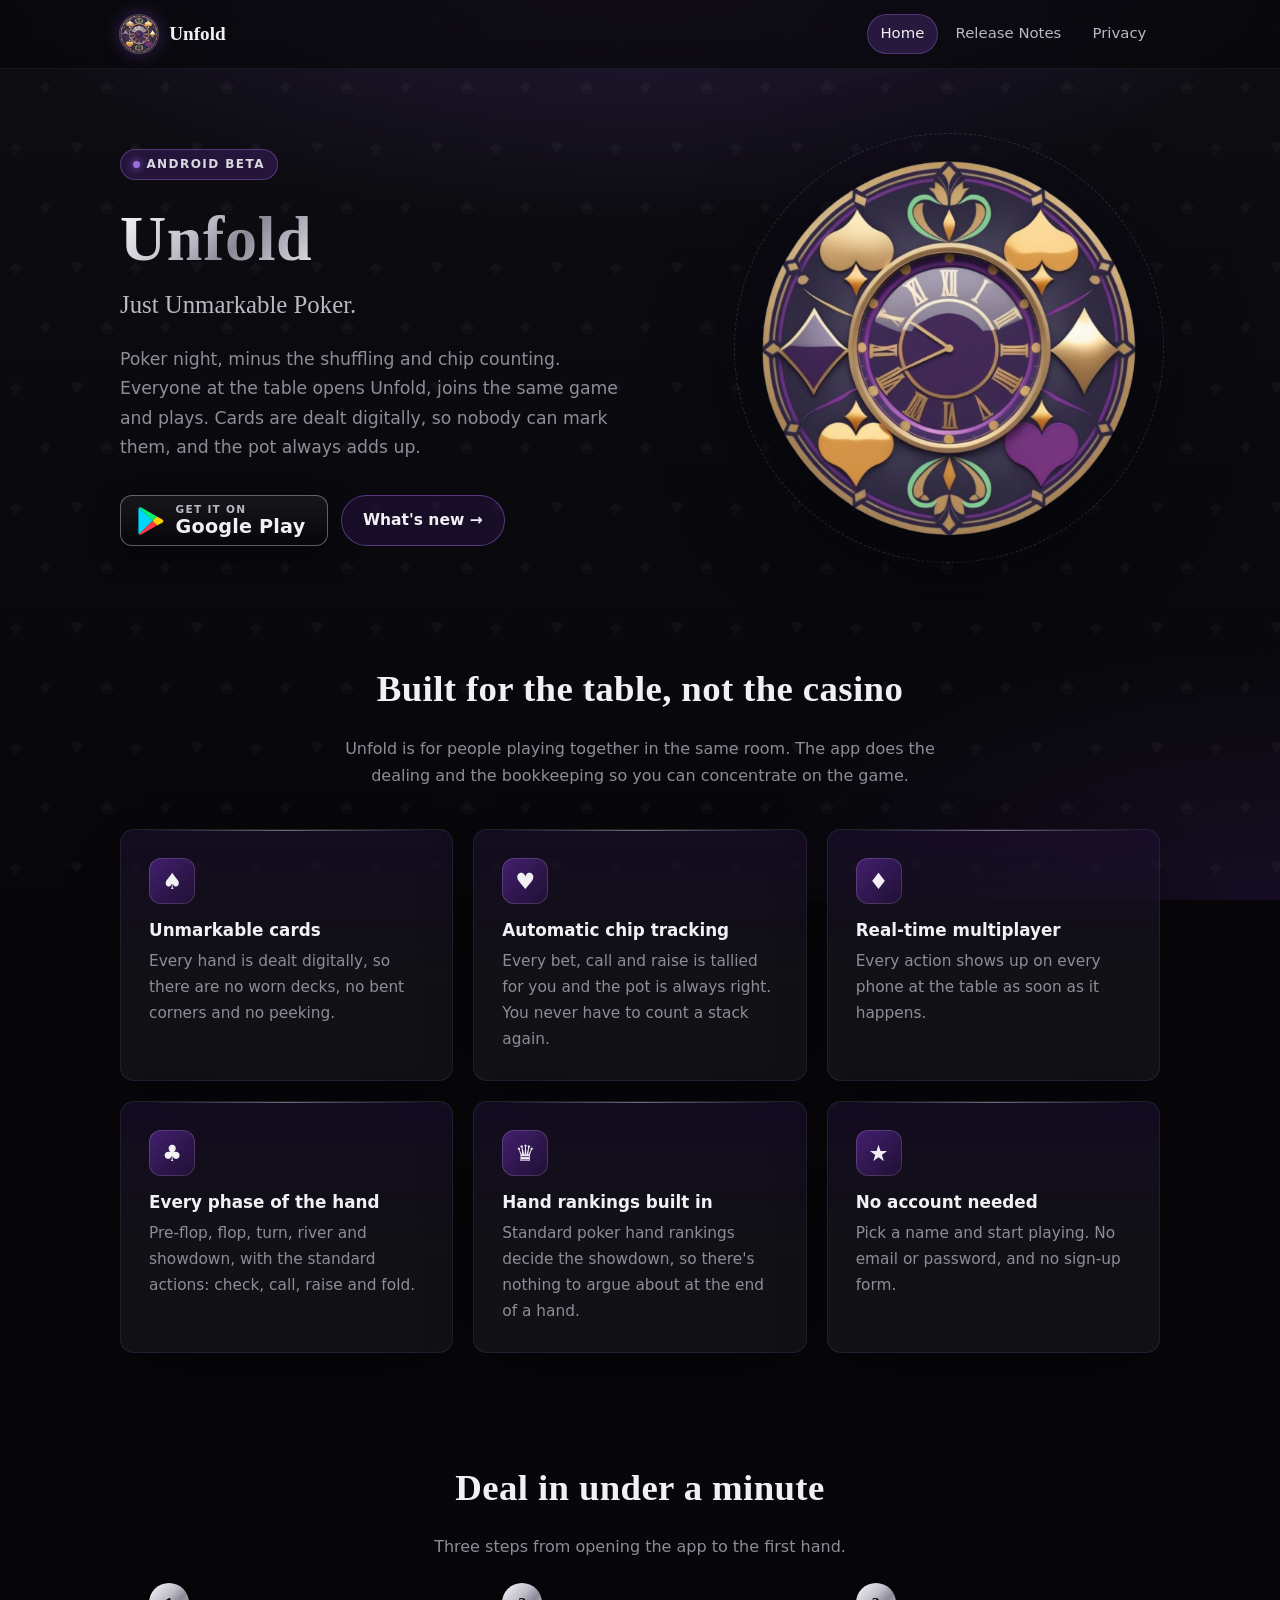
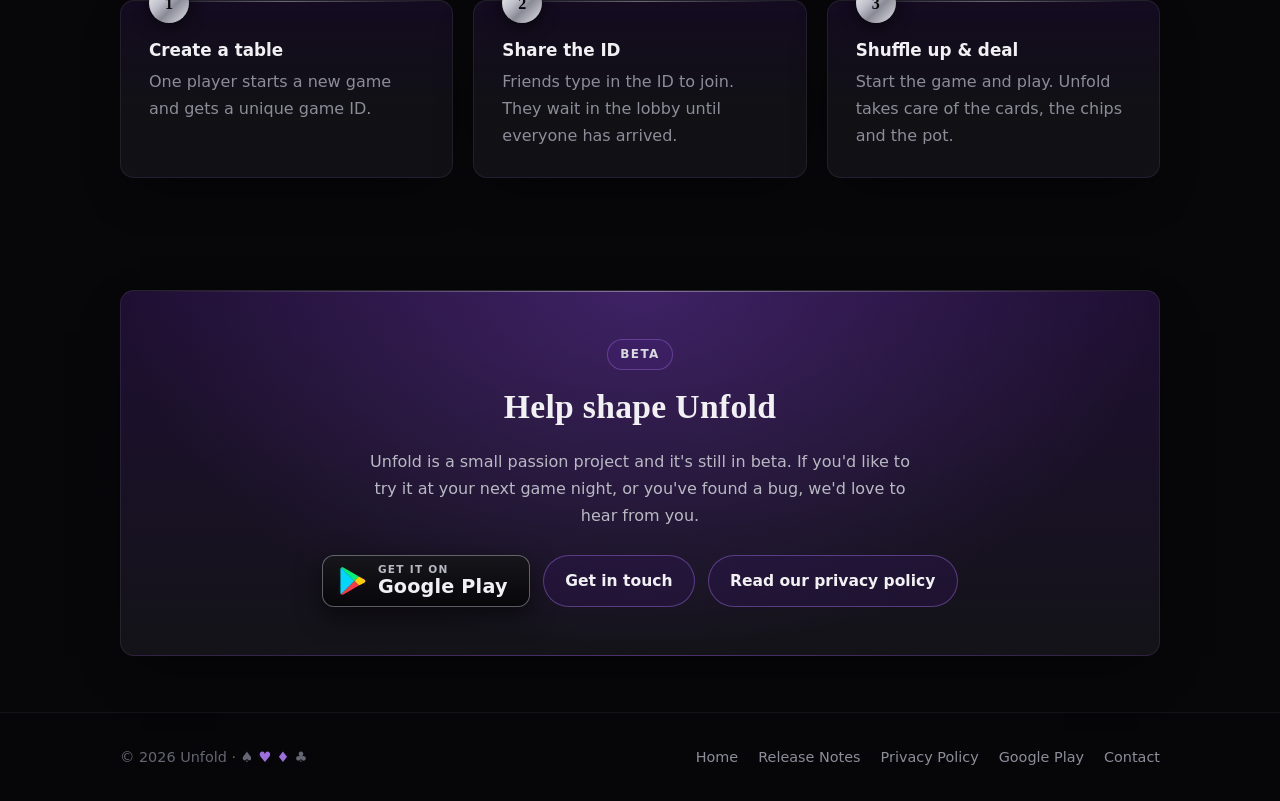
==== index.html @ df1b3077 "refurbish: add index.html and change style and domain" ====
<!DOCTYPE html>
<html lang="en">
<head>
    <meta charset="UTF-8">
    <meta name="viewport" content="width=device-width, initial-scale=1.0">
    <title>Unfold: Just Unmarkable Poker</title>
    <meta name="description" content="Unfold is an Android poker app for live games with friends. Create a table, share the game ID and play: cards, chips, pots and hand rankings are all handled for you. Now in beta.">
    <meta name="theme-color" content="#07070a">
    <link rel="canonical" href="https://www.pokernow.live/">
    <link rel="icon" type="image/png" href="pokernow_logo.png">
    <link rel="apple-touch-icon" href="pokernow_logo.png">
    <meta property="og:type" content="website">
    <meta property="og:title" content="Unfold: Just Unmarkable Poker">
    <meta property="og:description" content="Poker night on your phone. Create a table, share the game ID and play: no physical cards, no chip counting.">
    <meta property="og:url" content="https://www.pokernow.live/">
    <meta property="og:image" content="https://www.pokernow.live/pokernow_logo.png">
    <link rel="stylesheet" href="assets/css/style.css">
</head>
<body>
    <a class="skip-link" href="#main">Skip to content</a>

    <header class="site-header">
        <div class="container">
            <a class="brand" href="index.html">
                <img src="pokernow_logo.png" alt="" width="38" height="38">
                Unfold
            </a>
            <nav aria-label="Main">
                <ul class="nav">
                    <li><a href="index.html" aria-current="page">Home</a></li>
                    <li><a href="release-notes.html">Release Notes</a></li>
                    <li><a href="privacy-policy.html">Privacy</a></li>
                </ul>
            </nav>
        </div>
    </header>

    <main id="main">
        <section class="hero">
            <div class="container">
                <div>
                    <span class="badge">Android Beta</span>
                    <h1><span class="silver-text">Unfold</span></h1>
                    <p class="tagline">Just Unmarkable Poker.</p>
                    <p class="lead">
                        Poker night, minus the shuffling and chip counting. Everyone at the table opens
                        Unfold, joins the same game and plays. Cards are dealt digitally, so nobody can
                        mark them, and the pot always adds up.
                    </p>
                    <div class="hero-actions">
                        <a class="btn btn-play" href="https://play.google.com/store/apps/details?id=com.sevendeuce.pokernow&amp;hl=en" aria-label="Get Unfold on Google Play">
                            <svg viewBox="0 0 28 30" aria-hidden="true"><path fill="#00f076" d="M20.4 10.2 3.6.5C2.6-.1 1.7 0 1.2.6L15.6 15z"/><path fill="#00d7fe" d="M1.2.6 15.6 15 1.2 29.4c-.4-.3-.7-.9-.7-1.6V2.2c0-.7.3-1.3.7-1.6z"/><path fill="#ffce00" d="M20.4 19.8 15.6 15l4.8-4.8 5.8 3.3c1.6.9 1.6 2.4 0 3.3z"/><path fill="#ff3a44" d="M20.4 19.8 15.6 15 1.2 29.4c.5.6 1.4.6 2.4.1z"/></svg>
                            <div><small>Get it on</small><span>Google Play</span></div>
                        </a>
                        <a class="btn btn-ghost" href="release-notes.html">What's new &rarr;</a>
                    </div>
                </div>
                <div class="hero-art">
                    <img src="pokernow_logo.png" alt="Unfold logo" width="380" height="380">
                </div>
            </div>
        </section>

        <section class="section">
            <div class="container">
                <div class="section-head">
                    <h2>Built for the table, not the casino</h2>
                    <p>Unfold is for people playing together in the same room. The app does the dealing and the bookkeeping so you can concentrate on the game.</p>
                </div>
                <div class="grid grid-3">
                    <article class="card feature">
                        <div class="suit" aria-hidden="true">&spades;</div>
                        <h3>Unmarkable cards</h3>
                        <p>Every hand is dealt digitally, so there are no worn decks, no bent corners and no peeking.</p>
                    </article>
                    <article class="card feature">
                        <div class="suit" aria-hidden="true">&hearts;</div>
                        <h3>Automatic chip tracking</h3>
                        <p>Every bet, call and raise is tallied for you and the pot is always right. You never have to count a stack again.</p>
                    </article>
                    <article class="card feature">
                        <div class="suit" aria-hidden="true">&diams;</div>
                        <h3>Real-time multiplayer</h3>
                        <p>Every action shows up on every phone at the table as soon as it happens.</p>
                    </article>
                    <article class="card feature">
                        <div class="suit" aria-hidden="true">&clubs;</div>
                        <h3>Every phase of the hand</h3>
                        <p>Pre-flop, flop, turn, river and showdown, with the standard actions: check, call, raise and fold.</p>
                    </article>
                    <article class="card feature">
                        <div class="suit" aria-hidden="true">&#9819;</div>
                        <h3>Hand rankings built in</h3>
                        <p>Standard poker hand rankings decide the showdown, so there's nothing to argue about at the end of a hand.</p>
                    </article>
                    <article class="card feature">
                        <div class="suit" aria-hidden="true">&#9733;</div>
                        <h3>No account needed</h3>
                        <p>Pick a name and start playing. No email or password, and no sign-up form.</p>
                    </article>
                </div>
            </div>
        </section>

        <section class="section">
            <div class="container">
                <div class="section-head">
                    <h2>Deal in under a minute</h2>
                    <p>Three steps from opening the app to the first hand.</p>
                </div>
                <div class="grid grid-3 steps">
                    <article class="card step">
                        <h3>Create a table</h3>
                        <p>One player starts a new game and gets a unique game ID.</p>
                    </article>
                    <article class="card step">
                        <h3>Share the ID</h3>
                        <p>Friends type in the ID to join. They wait in the lobby until everyone has arrived.</p>
                    </article>
                    <article class="card step">
                        <h3>Shuffle up &amp; deal</h3>
                        <p>Start the game and play. Unfold takes care of the cards, the chips and the pot.</p>
                    </article>
                </div>
            </div>
        </section>

        <section class="section">
            <div class="container">
                <div class="card cta">
                    <span class="badge plain">Beta</span>
                    <h2 style="margin-top: 1rem;">Help shape Unfold</h2>
                    <p>Unfold is a small passion project and it's still in beta. If you'd like to try it at your next game night, or you've found a bug, we'd love to hear from you.</p>
                    <div class="hero-actions">
                        <a class="btn btn-play" href="https://play.google.com/store/apps/details?id=com.sevendeuce.pokernow&amp;hl=en" aria-label="Get Unfold on Google Play">
                            <svg viewBox="0 0 28 30" aria-hidden="true"><path fill="#00f076" d="M20.4 10.2 3.6.5C2.6-.1 1.7 0 1.2.6L15.6 15z"/><path fill="#00d7fe" d="M1.2.6 15.6 15 1.2 29.4c-.4-.3-.7-.9-.7-1.6V2.2c0-.7.3-1.3.7-1.6z"/><path fill="#ffce00" d="M20.4 19.8 15.6 15l4.8-4.8 5.8 3.3c1.6.9 1.6 2.4 0 3.3z"/><path fill="#ff3a44" d="M20.4 19.8 15.6 15 1.2 29.4c.5.6 1.4.6 2.4.1z"/></svg>
                            <div><small>Get it on</small><span>Google Play</span></div>
                        </a>
                        <a class="btn btn-ghost" href="mailto:support@offsuitlabs.com">Get in touch</a>
                        <a class="btn btn-ghost" href="privacy-policy.html">Read our privacy policy</a>
                    </div>
                </div>
            </div>
        </section>
    </main>

    <footer class="site-footer">
        <div class="container">
            <span>&copy; 2026 Unfold &middot; <span class="suits">&spades;<span class="red">&hearts;</span><span class="red">&diams;</span>&clubs;</span></span>
            <nav aria-label="Footer">
                <a href="index.html">Home</a>
                <a href="release-notes.html">Release Notes</a>
                <a href="privacy-policy.html">Privacy Policy</a>
                <a href="https://play.google.com/store/apps/details?id=com.sevendeuce.pokernow&amp;hl=en">Google Play</a>
                <a href="mailto:support@offsuitlabs.com">Contact</a>
            </nav>
        </div>
    </footer>
</body>
</html>
---- assets/css/style.css ----
/* Unfold — Just Unmarkable Poker
   Palette: black / dark grey / dark purple / silver */

:root {
    --black: #07070a;
    --ink: #0d0d12;
    --grey-900: #131318;
    --grey-800: #1a1a21;
    --grey-700: #24242d;
    --grey-600: #33333e;
    --purple-950: #150a22;
    --purple-900: #1f0f33;
    --purple-800: #2d1650;
    --purple-700: #43206f;
    --purple-500: #7a45c2;
    --purple-400: #9d6ee0;
    --silver-100: #f1f1f4;
    --silver-200: #d9d9e0;
    --silver-300: #b9b9c4;
    --silver-400: #8d8d9a;
    --silver-500: #666673;

    --radius: 14px;
    --radius-sm: 8px;
    --maxw: 1080px;
    --font: system-ui, -apple-system, "Segoe UI", Roboto, "Helvetica Neue", Arial, sans-serif;
    --font-display: "Iowan Old Style", "Palatino Linotype", Palatino, "Book Antiqua", Georgia, serif;
    --silver-gradient: linear-gradient(135deg, #fafafc 0%, #bfbfca 40%, #8a8a97 60%, #e4e4ea 100%);
}

*,
*::before,
*::after {
    box-sizing: border-box;
}

html {
    scroll-behavior: smooth;
    scroll-padding-top: 88px;
}

body {
    margin: 0;
    font-family: var(--font);
    font-size: 16px;
    line-height: 1.7;
    color: var(--silver-200);
    background-color: var(--black);
    background-image:
        radial-gradient(ellipse 80% 50% at 50% -10%, rgba(122, 69, 194, 0.28), transparent 70%),
        radial-gradient(ellipse 60% 40% at 100% 100%, rgba(67, 32, 111, 0.25), transparent 70%),
        linear-gradient(180deg, var(--ink) 0%, var(--black) 100%);
    background-attachment: fixed;
    min-height: 100vh;
    display: flex;
    flex-direction: column;
    -webkit-font-smoothing: antialiased;
}

/* faint suit pattern over the whole page */
body::before {
    content: "";
    position: fixed;
    inset: 0;
    pointer-events: none;
    z-index: -1;
    opacity: 0.035;
    background-image: url("data:image/svg+xml,%3Csvg xmlns='http://www.w3.org/2000/svg' width='120' height='120' viewBox='0 0 120 120'%3E%3Cg fill='%23ffffff' font-family='serif' font-size='22'%3E%3Ctext x='10' y='34'%3E%E2%99%A0%3C/text%3E%3Ctext x='70' y='34'%3E%E2%99%A5%3C/text%3E%3Ctext x='40' y='94'%3E%E2%99%A6%3C/text%3E%3Ctext x='100' y='94'%3E%E2%99%A3%3C/text%3E%3C/g%3E%3C/svg%3E");
}

a {
    color: var(--purple-400);
    text-decoration: none;
    transition: color 0.2s ease;
}

a:hover {
    color: var(--silver-100);
}

:focus-visible {
    outline: 2px solid var(--purple-400);
    outline-offset: 3px;
    border-radius: 4px;
}

h1,
h2,
h3 {
    color: var(--silver-100);
    line-height: 1.25;
    margin: 0 0 0.6em;
}

h1,
h2 {
    font-family: var(--font-display);
    font-weight: 600;
    letter-spacing: 0.01em;
}

p {
    margin: 0 0 1em;
}

strong {
    color: var(--silver-100);
}

.container {
    width: 100%;
    max-width: var(--maxw);
    margin: 0 auto;
    padding: 0 1.25rem;
}

.skip-link {
    position: absolute;
    left: -9999px;
    top: 0.5rem;
    background: var(--purple-700);
    color: var(--silver-100);
    padding: 0.5rem 1rem;
    border-radius: var(--radius-sm);
    z-index: 100;
}

.skip-link:focus {
    left: 0.5rem;
}

/* ---------- Header / nav ---------- */

.site-header {
    position: sticky;
    top: 0;
    z-index: 50;
    background: rgba(7, 7, 10, 0.72);
    backdrop-filter: blur(14px);
    -webkit-backdrop-filter: blur(14px);
    border-bottom: 1px solid rgba(185, 185, 196, 0.08);
}

.site-header .container {
    display: flex;
    align-items: center;
    justify-content: space-between;
    gap: 1rem;
    height: 68px;
}

.brand {
    display: flex;
    align-items: center;
    gap: 0.7rem;
    color: var(--silver-100);
    font-family: var(--font-display);
    font-size: 1.2rem;
    font-weight: 600;
}

.brand img {
    width: 38px;
    height: 38px;
    border-radius: 50%;
    box-shadow: 0 0 0 1px rgba(217, 217, 224, 0.25), 0 0 18px rgba(122, 69, 194, 0.45);
}

.brand:hover {
    color: var(--silver-100);
}

.nav {
    display: flex;
    gap: 0.25rem;
    margin: 0;
    padding: 0;
    list-style: none;
}

.nav a {
    display: block;
    padding: 0.45rem 0.85rem;
    border-radius: 999px;
    color: var(--silver-300);
    font-size: 0.93rem;
}

.nav a:hover {
    color: var(--silver-100);
    background: rgba(122, 69, 194, 0.15);
}

.nav a[aria-current="page"] {
    color: var(--silver-100);
    background: rgba(122, 69, 194, 0.25);
    box-shadow: inset 0 0 0 1px rgba(157, 110, 224, 0.35);
}

/* ---------- Badges / buttons ---------- */

.badge {
    display: inline-flex;
    align-items: center;
    gap: 0.4rem;
    padding: 0.25rem 0.75rem;
    border-radius: 999px;
    font-size: 0.75rem;
    font-weight: 600;
    letter-spacing: 0.12em;
    text-transform: uppercase;
    color: var(--silver-200);
    background: rgba(67, 32, 111, 0.45);
    border: 1px solid rgba(157, 110, 224, 0.4);
}

.badge::before {
    content: "";
    width: 7px;
    height: 7px;
    border-radius: 50%;
    background: var(--purple-400);
    box-shadow: 0 0 8px var(--purple-400);
}

.badge.plain::before {
    display: none;
}

.btn {
    display: inline-flex;
    align-items: center;
    gap: 0.5rem;
    padding: 0.8rem 1.4rem;
    border-radius: 999px;
    font-weight: 600;
    font-size: 0.97rem;
    transition: transform 0.15s ease, box-shadow 0.2s ease, background 0.2s ease;
}

.btn:hover {
    transform: translateY(-1px);
}

.btn-primary {
    color: var(--black);
    background: var(--silver-gradient);
    box-shadow: 0 6px 24px rgba(217, 217, 224, 0.12), inset 0 1px 0 rgba(255, 255, 255, 0.6);
}

.btn-primary:hover {
    color: var(--black);
    box-shadow: 0 8px 30px rgba(217, 217, 224, 0.22), inset 0 1px 0 rgba(255, 255, 255, 0.6);
}

.btn-ghost {
    color: var(--silver-100);
    background: rgba(45, 22, 80, 0.4);
    box-shadow: inset 0 0 0 1px rgba(157, 110, 224, 0.45);
}

.btn-ghost:hover {
    color: var(--silver-100);
    background: rgba(67, 32, 111, 0.6);
}

.btn-play {
    gap: 0.75rem;
    padding: 0.55rem 1.4rem 0.55rem 1.1rem;
    border-radius: 12px;
    color: var(--silver-100);
    background: linear-gradient(180deg, #16161c, var(--black));
    box-shadow: inset 0 0 0 1px rgba(217, 217, 224, 0.4), 0 8px 26px rgba(0, 0, 0, 0.55);
    line-height: 1.1;
    text-align: left;
}

.btn-play:hover {
    color: var(--silver-100);
    box-shadow: inset 0 0 0 1px rgba(217, 217, 224, 0.7), 0 8px 30px rgba(122, 69, 194, 0.35);
}

.btn-play svg {
    width: 26px;
    height: 28px;
    flex-shrink: 0;
}

.btn-play small {
    display: block;
    font-size: 0.66rem;
    font-weight: 600;
    letter-spacing: 0.12em;
    text-transform: uppercase;
    color: var(--silver-300);
}

.btn-play span {
    display: block;
    font-size: 1.2rem;
    font-weight: 600;
    letter-spacing: 0.01em;
}

/* ---------- Page hero ---------- */

.page-hero {
    padding: 4rem 0 2.5rem;
    text-align: center;
}

.page-hero h1 {
    font-size: clamp(2rem, 5vw, 3rem);
    margin: 1rem 0 0.5rem;
}

.page-hero p {
    color: var(--silver-400);
    max-width: 620px;
    margin: 0 auto;
}

.silver-text {
    background: var(--silver-gradient);
    -webkit-background-clip: text;
    background-clip: text;
    color: transparent;
}

.divider {
    display: flex;
    align-items: center;
    justify-content: center;
    gap: 0.8rem;
    color: var(--silver-500);
    font-size: 0.9rem;
    margin: 1.5rem auto 0;
    letter-spacing: 0.4em;
}

.divider::before,
.divider::after {
    content: "";
    height: 1px;
    width: 70px;
    background: linear-gradient(90deg, transparent, var(--silver-500));
}

.divider::after {
    background: linear-gradient(90deg, var(--silver-500), transparent);
}

/* ---------- Cards ---------- */

.card {
    position: relative;
    background: linear-gradient(180deg, rgba(31, 15, 51, 0.55) 0%, rgba(19, 19, 24, 0.85) 60%);
    border: 1px solid rgba(185, 185, 196, 0.1);
    border-radius: var(--radius);
    padding: 1.75rem;
    box-shadow: 0 20px 50px -20px rgba(0, 0, 0, 0.7);
}

.card::before {
    /* silver hairline on top edge */
    content: "";
    position: absolute;
    top: 0;
    left: 1.5rem;
    right: 1.5rem;
    height: 1px;
    background: linear-gradient(90deg, transparent, rgba(217, 217, 224, 0.45), transparent);
}

.card h2 {
    font-size: 1.4rem;
}

.card h3 {
    font-size: 1.05rem;
    margin-bottom: 0.4em;
}

.card ul {
    margin: 0 0 1em;
    padding: 0;
    list-style: none;
}

.card li {
    position: relative;
    padding-left: 1.6rem;
    margin-bottom: 0.55rem;
}

.card li::before {
    content: "\2660";
    position: absolute;
    left: 0;
    top: 0;
    color: var(--purple-400);
    font-size: 0.85em;
}

.card > :last-child {
    margin-bottom: 0;
}

/* ---------- Home ---------- */

.hero {
    padding: 5rem 0 4rem;
}

.hero .container {
    display: grid;
    grid-template-columns: 1.15fr 0.85fr;
    align-items: center;
    gap: 3rem;
}

.hero h1 {
    font-size: clamp(2.4rem, 6vw, 4rem);
    margin: 1.2rem 0 0.3rem;
}

.hero .tagline {
    font-family: var(--font-display);
    font-size: clamp(1.2rem, 2.5vw, 1.55rem);
    color: var(--silver-300);
    margin-bottom: 1.2rem;
}

.hero .lead {
    font-size: 1.08rem;
    color: var(--silver-400);
    max-width: 520px;
    margin-bottom: 2rem;
}

.hero-actions {
    display: flex;
    flex-wrap: wrap;
    gap: 0.8rem;
}

.hero-art {
    position: relative;
    display: grid;
    place-items: center;
}

.hero-art::before {
    content: "";
    position: absolute;
    width: 115%;
    aspect-ratio: 1;
    border-radius: 50%;
    background: radial-gradient(circle, rgba(122, 69, 194, 0.35) 0%, rgba(45, 22, 80, 0.15) 45%, transparent 70%);
    filter: blur(10px);
}

.hero-art::after {
    content: "";
    position: absolute;
    width: 102%;
    aspect-ratio: 1;
    border-radius: 50%;
    border: 1px dashed rgba(185, 185, 196, 0.18);
    animation: spin 90s linear infinite;
}

.hero-art img {
    position: relative;
    width: 100%;
    max-width: 380px;
    height: auto;
    border-radius: 50%;
    filter: drop-shadow(0 25px 50px rgba(0, 0, 0, 0.7));
    animation: float 7s ease-in-out infinite;
}

@keyframes float {
    0%, 100% { transform: translateY(0); }
    50% { transform: translateY(-10px); }
}

@keyframes spin {
    to { transform: rotate(360deg); }
}

.section {
    padding: 3.5rem 0;
}

.section-head {
    text-align: center;
    margin-bottom: 2.5rem;
}

.section-head h2 {
    font-size: clamp(1.7rem, 4vw, 2.3rem);
}

.section-head p {
    color: var(--silver-400);
    max-width: 600px;
    margin: 0 auto;
}

.grid {
    display: grid;
    gap: 1.25rem;
}

.grid-3 {
    grid-template-columns: repeat(3, 1fr);
}

.grid-2 {
    grid-template-columns: repeat(2, 1fr);
}

.feature {
    transition: transform 0.2s ease, border-color 0.2s ease;
}

.feature:hover {
    transform: translateY(-3px);
    border-color: rgba(157, 110, 224, 0.35);
}

.feature .suit {
    display: grid;
    place-items: center;
    width: 46px;
    height: 46px;
    border-radius: 12px;
    margin-bottom: 1rem;
    font-size: 1.4rem;
    color: var(--silver-100);
    background: linear-gradient(135deg, var(--purple-700), var(--purple-900));
    box-shadow: inset 0 0 0 1px rgba(217, 217, 224, 0.18);
}

.feature p {
    color: var(--silver-400);
    font-size: 0.96rem;
    margin: 0;
}

.steps {
    counter-reset: step;
}

.step {
    padding-top: 2.4rem;
}

.step::after {
    counter-increment: step;
    content: counter(step);
    position: absolute;
    top: -18px;
    left: 1.75rem;
    width: 40px;
    height: 40px;
    display: grid;
    place-items: center;
    border-radius: 50%;
    font-family: var(--font-display);
    font-weight: 700;
    color: var(--black);
    background: var(--silver-gradient);
    box-shadow: 0 4px 16px rgba(0, 0, 0, 0.6);
}

.step p {
    color: var(--silver-400);
    margin: 0;
}

.cta {
    text-align: center;
    padding: 3rem 1.75rem;
    background:
        radial-gradient(ellipse at top, rgba(122, 69, 194, 0.35), transparent 70%),
        linear-gradient(180deg, var(--purple-900), var(--grey-900));
}

.cta h2 {
    font-size: clamp(1.6rem, 4vw, 2.1rem);
}

.cta p {
    color: var(--silver-300);
    max-width: 560px;
    margin: 0 auto 1.6rem;
}

.cta .hero-actions {
    justify-content: center;
}

/* ---------- Document pages (privacy / release notes) ---------- */

.doc-layout {
    display: grid;
    grid-template-columns: 240px 1fr;
    gap: 2rem;
    align-items: start;
    padding-bottom: 4rem;
}

.toc {
    position: sticky;
    top: 96px;
    padding: 1.25rem;
}

.toc h2 {
    font-family: var(--font);
    font-size: 0.75rem;
    letter-spacing: 0.14em;
    text-transform: uppercase;
    color: var(--silver-500);
    margin-bottom: 0.8rem;
}

.toc ol {
    margin: 0;
    padding: 0;
    list-style: none;
    counter-reset: toc;
}

.toc li {
    counter-increment: toc;
    padding: 0;
    margin: 0;
}

.toc li::before {
    display: none;
}

.toc a {
    display: flex;
    gap: 0.6rem;
    padding: 0.32rem 0.5rem;
    border-radius: 6px;
    font-size: 0.9rem;
    color: var(--silver-400);
}

.toc a::before {
    content: counter(toc, decimal-leading-zero);
    color: var(--silver-500);
    font-variant-numeric: tabular-nums;
}

.toc a:hover {
    color: var(--silver-100);
    background: rgba(122, 69, 194, 0.15);
}

.doc {
    display: grid;
    gap: 1.25rem;
    min-width: 0;
}

.doc .card h2 {
    display: flex;
    align-items: baseline;
    gap: 0.7rem;
}

.doc .card h2 .num {
    font-family: var(--font);
    font-size: 0.8rem;
    font-weight: 600;
    color: var(--purple-400);
    letter-spacing: 0.08em;
}

.doc .card p,
.doc .card li {
    color: var(--silver-300);
}

.meta-row {
    display: flex;
    flex-wrap: wrap;
    justify-content: center;
    gap: 0.6rem;
    margin-top: 1.4rem;
}

.summary {
    border-color: rgba(157, 110, 224, 0.35);
    background: linear-gradient(135deg, rgba(67, 32, 111, 0.55), rgba(19, 19, 24, 0.9));
}

.summary-grid {
    display: grid;
    grid-template-columns: repeat(2, 1fr);
    gap: 0.4rem 1.5rem;
}

.check,
.cross {
    padding-left: 1.6rem;
    position: relative;
}

.card li.check::before {
    content: "\2713";
    color: var(--silver-100);
}

.card li.cross::before {
    content: "\2715";
    color: var(--silver-500);
}

.table-wrap {
    overflow-x: auto;
    margin: 0 0 1em;
    border-radius: var(--radius-sm);
    border: 1px solid rgba(185, 185, 196, 0.12);
}

table {
    width: 100%;
    border-collapse: collapse;
    font-size: 0.94rem;
}

th,
td {
    text-align: left;
    padding: 0.75rem 1rem;
    vertical-align: top;
    border-bottom: 1px solid rgba(185, 185, 196, 0.08);
}

th {
    color: var(--silver-100);
    background: rgba(45, 22, 80, 0.5);
    font-weight: 600;
    font-size: 0.82rem;
    letter-spacing: 0.06em;
    text-transform: uppercase;
}

td {
    color: var(--silver-300);
}

tr:last-child td {
    border-bottom: 0;
}

.callout {
    padding: 1rem 1.2rem;
    border-radius: var(--radius-sm);
    border-left: 3px solid var(--purple-400);
    background: rgba(45, 22, 80, 0.35);
    color: var(--silver-300);
}

/* ---------- Release notes ---------- */

.timeline {
    position: relative;
    display: grid;
    gap: 2rem;
    padding-left: 2.2rem;
    padding-bottom: 4rem;
    max-width: 820px;
    margin: 0 auto;
}

.timeline::before {
    content: "";
    position: absolute;
    left: 9px;
    top: 0.5rem;
    bottom: 4rem;
    width: 2px;
    background: linear-gradient(180deg, var(--purple-400), rgba(122, 69, 194, 0.1));
}

.release {
    position: relative;
}

.release > .dot {
    position: absolute;
    left: calc(-2.2rem + 1px);
    top: 2rem;
    width: 18px;
    height: 18px;
    border-radius: 50%;
    background: var(--silver-gradient);
    box-shadow: 0 0 0 4px var(--black), 0 0 18px rgba(157, 110, 224, 0.7);
}

.release-head {
    display: flex;
    flex-wrap: wrap;
    align-items: center;
    gap: 0.6rem 1rem;
    margin-bottom: 1rem;
}

.release-head h2 {
    margin: 0;
    font-size: 1.7rem;
}

.release-block {
    margin-top: 1.6rem;
}

.release-block h3 {
    display: flex;
    align-items: center;
    gap: 0.6rem;
    font-size: 0.8rem;
    letter-spacing: 0.14em;
    text-transform: uppercase;
    color: var(--silver-400);
    margin-bottom: 0.9rem;
}

.release-block h3::after {
    content: "";
    flex: 1;
    height: 1px;
    background: rgba(185, 185, 196, 0.12);
}

.release-block li {
    color: var(--silver-300);
}

.tag {
    display: inline-block;
    padding: 0.05rem 0.5rem;
    margin-right: 0.35rem;
    border-radius: 5px;
    font-size: 0.7rem;
    font-weight: 700;
    letter-spacing: 0.08em;
    text-transform: uppercase;
    vertical-align: 0.12em;
}

.tag-new {
    color: var(--silver-100);
    background: var(--purple-700);
}

.tag-tech {
    color: var(--silver-200);
    background: var(--grey-600);
}

.tag-known {
    color: var(--black);
    background: var(--silver-300);
}

.release.upcoming .card {
    background: rgba(19, 19, 24, 0.6);
    border-style: dashed;
}

.release.upcoming > .dot {
    background: var(--grey-700);
    box-shadow: 0 0 0 4px var(--black), inset 0 0 0 2px var(--silver-500);
}

/* ---------- Footer ---------- */

.site-footer {
    margin-top: auto;
    border-top: 1px solid rgba(185, 185, 196, 0.08);
    background: rgba(7, 7, 10, 0.85);
    padding: 2rem 0;
    font-size: 0.9rem;
    color: var(--silver-500);
}

.site-footer .container {
    display: flex;
    flex-wrap: wrap;
    align-items: center;
    justify-content: space-between;
    gap: 1rem;
}

.site-footer nav {
    display: flex;
    flex-wrap: wrap;
    gap: 1.25rem;
}

.site-footer a {
    color: var(--silver-400);
}

.site-footer a:hover {
    color: var(--silver-100);
}

.suits {
    letter-spacing: 0.35em;
    color: var(--silver-500);
}

.suits .red {
    color: var(--purple-400);
}

/* ---------- Responsive ---------- */

@media (max-width: 900px) {
    .hero .container {
        grid-template-columns: 1fr;
        text-align: center;
    }

    .hero .lead {
        margin-left: auto;
        margin-right: auto;
    }

    .hero-actions {
        justify-content: center;
    }

    .hero-art {
        order: -1;
    }

    .hero-art img {
        max-width: 240px;
    }

    .grid-3 {
        grid-template-columns: 1fr 1fr;
    }

    .doc-layout {
        grid-template-columns: 1fr;
    }

    .toc {
        position: static;
    }
}

@media (max-width: 640px) {
    .site-header .container {
        height: auto;
        padding-top: 0.7rem;
        padding-bottom: 0.7rem;
        flex-direction: column;
        gap: 0.5rem;
    }

    html {
        scroll-padding-top: 130px;
    }

    .nav a {
        padding: 0.35rem 0.7rem;
        font-size: 0.88rem;
    }

    .hero {
        padding: 3rem 0 2.5rem;
    }

    .grid-3,
    .grid-2,
    .summary-grid {
        grid-template-columns: 1fr;
    }

    .card {
        padding: 1.4rem;
    }

    .step::after {
        left: 1.4rem;
    }

    .site-footer .container {
        flex-direction: column;
        text-align: center;
    }
}

@media (prefers-reduced-motion: reduce) {
    *,
    *::before,
    *::after {
        animation: none !important;
        transition: none !important;
    }

    html {
        scroll-behavior: auto;
    }
}
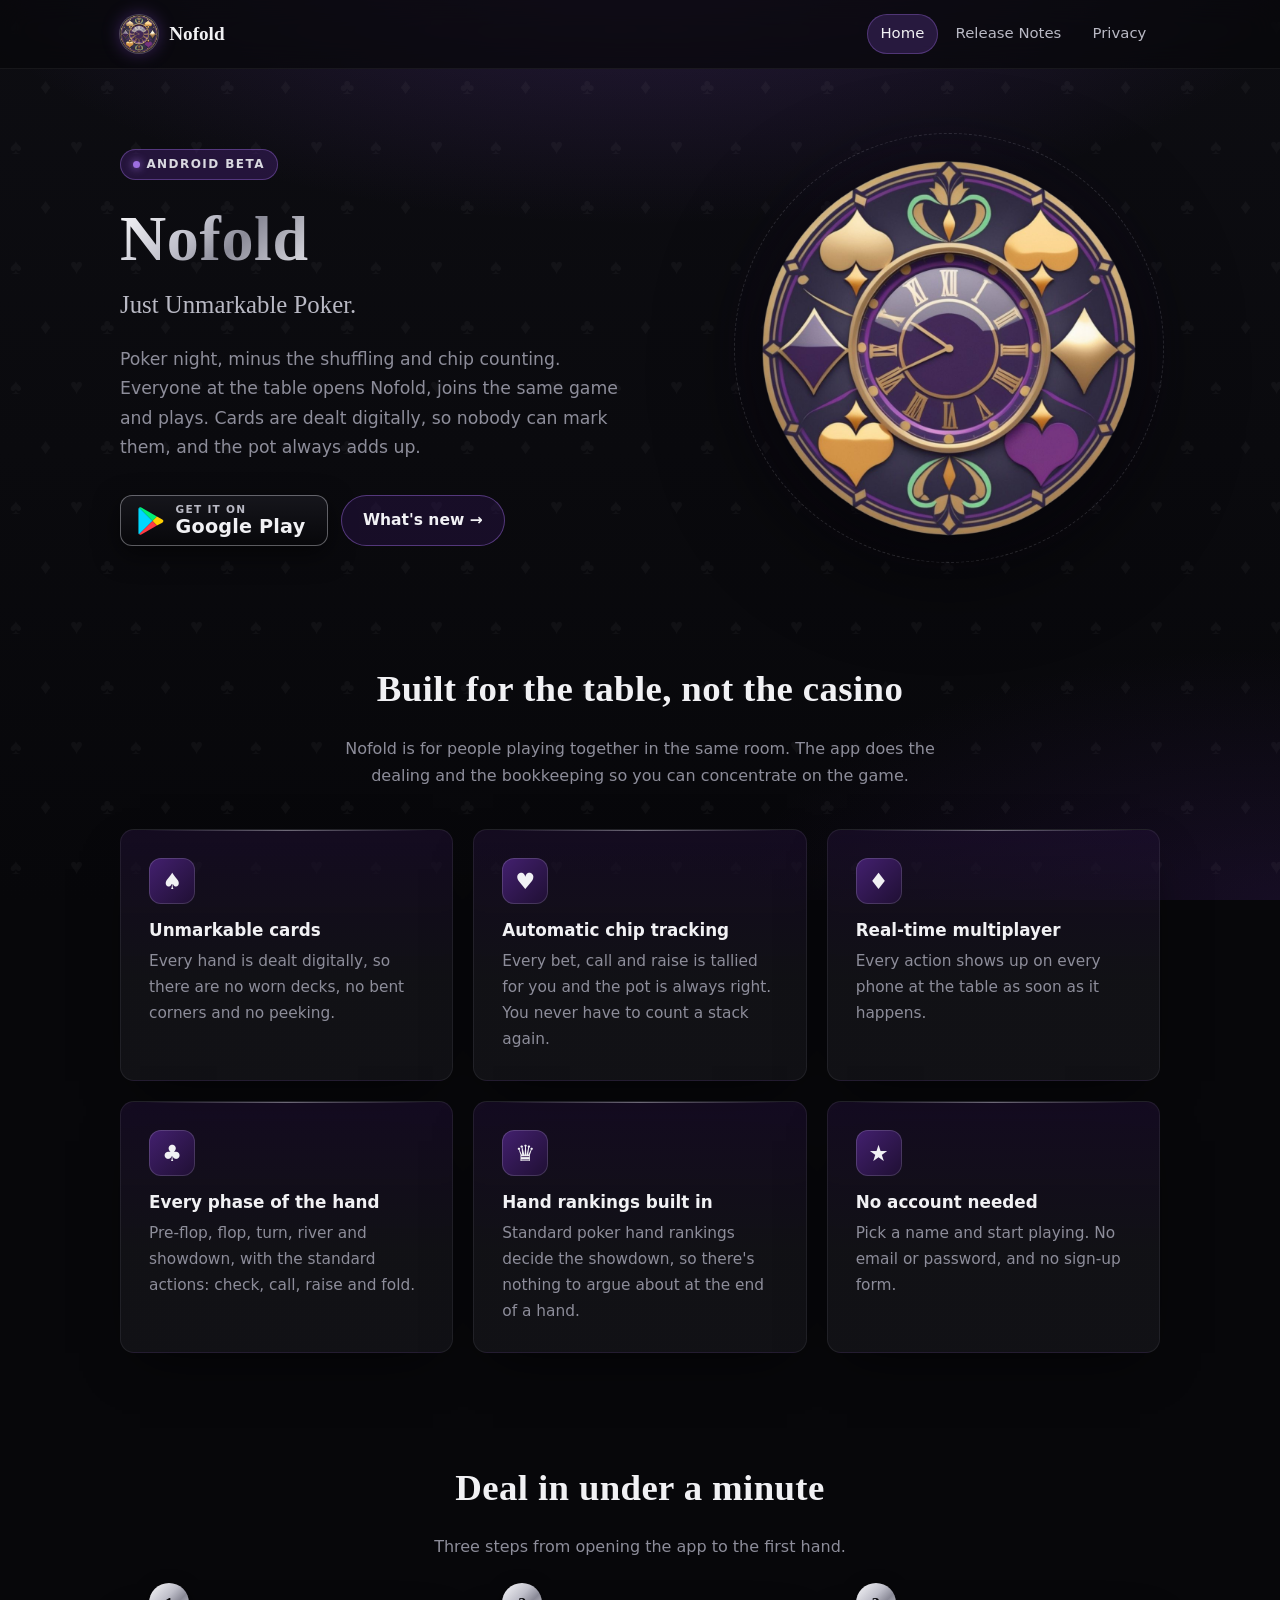
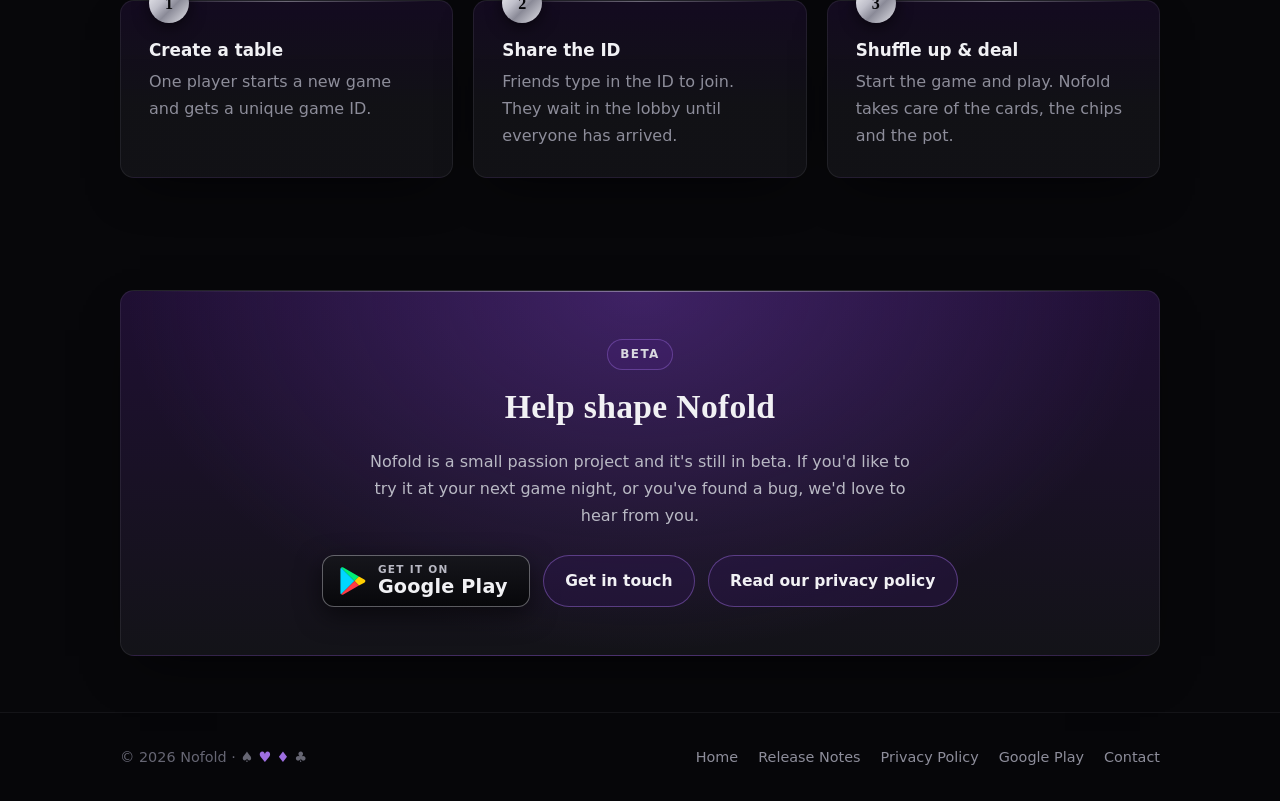
==== commit 47cc8c77: "name change to Nofold" ====
--- a/index.html
+++ b/index.html
@@ -3,14 +3,14 @@
 <head>
     <meta charset="UTF-8">
     <meta name="viewport" content="width=device-width, initial-scale=1.0">
-    <title>Unfold: Just Unmarkable Poker</title>
-    <meta name="description" content="Unfold is an Android poker app for live games with friends. Create a table, share the game ID and play: cards, chips, pots and hand rankings are all handled for you. Now in beta.">
+    <title>Nofold: Just Unmarkable Poker</title>
+    <meta name="description" content="Nofold is an Android poker app for live games with friends. Create a table, share the game ID and play: cards, chips, pots and hand rankings are all handled for you. Now in beta.">
     <meta name="theme-color" content="#07070a">
     <link rel="canonical" href="https://www.pokernow.live/">
     <link rel="icon" type="image/png" href="pokernow_logo.png">
     <link rel="apple-touch-icon" href="pokernow_logo.png">
     <meta property="og:type" content="website">
-    <meta property="og:title" content="Unfold: Just Unmarkable Poker">
+    <meta property="og:title" content="Nofold: Just Unmarkable Poker">
     <meta property="og:description" content="Poker night on your phone. Create a table, share the game ID and play: no physical cards, no chip counting.">
     <meta property="og:url" content="https://www.pokernow.live/">
     <meta property="og:image" content="https://www.pokernow.live/pokernow_logo.png">
@@ -23,7 +23,7 @@
         <div class="container">
             <a class="brand" href="index.html">
                 <img src="pokernow_logo.png" alt="" width="38" height="38">
-                Unfold
+                Nofold
             </a>
             <nav aria-label="Main">
                 <ul class="nav">
@@ -40,15 +40,15 @@
             <div class="container">
                 <div>
                     <span class="badge">Android Beta</span>
-                    <h1><span class="silver-text">Unfold</span></h1>
+                    <h1><span class="silver-text">Nofold</span></h1>
                     <p class="tagline">Just Unmarkable Poker.</p>
                     <p class="lead">
                         Poker night, minus the shuffling and chip counting. Everyone at the table opens
-                        Unfold, joins the same game and plays. Cards are dealt digitally, so nobody can
+                        Nofold, joins the same game and plays. Cards are dealt digitally, so nobody can
                         mark them, and the pot always adds up.
                     </p>
                     <div class="hero-actions">
-                        <a class="btn btn-play" href="https://play.google.com/store/apps/details?id=com.sevendeuce.pokernow&amp;hl=en" aria-label="Get Unfold on Google Play">
+                        <a class="btn btn-play" href="https://play.google.com/store/apps/details?id=com.sevendeuce.pokernow&amp;hl=en" aria-label="Get Nofold on Google Play">
                             <svg viewBox="0 0 28 30" aria-hidden="true"><path fill="#00f076" d="M20.4 10.2 3.6.5C2.6-.1 1.7 0 1.2.6L15.6 15z"/><path fill="#00d7fe" d="M1.2.6 15.6 15 1.2 29.4c-.4-.3-.7-.9-.7-1.6V2.2c0-.7.3-1.3.7-1.6z"/><path fill="#ffce00" d="M20.4 19.8 15.6 15l4.8-4.8 5.8 3.3c1.6.9 1.6 2.4 0 3.3z"/><path fill="#ff3a44" d="M20.4 19.8 15.6 15 1.2 29.4c.5.6 1.4.6 2.4.1z"/></svg>
                             <div><small>Get it on</small><span>Google Play</span></div>
                         </a>
@@ -56,7 +56,7 @@
                     </div>
                 </div>
                 <div class="hero-art">
-                    <img src="pokernow_logo.png" alt="Unfold logo" width="380" height="380">
+                    <img src="pokernow_logo.png" alt="Nofold logo" width="380" height="380">
                 </div>
             </div>
         </section>
@@ -65,7 +65,7 @@
             <div class="container">
                 <div class="section-head">
                     <h2>Built for the table, not the casino</h2>
-                    <p>Unfold is for people playing together in the same room. The app does the dealing and the bookkeeping so you can concentrate on the game.</p>
+                    <p>Nofold is for people playing together in the same room. The app does the dealing and the bookkeeping so you can concentrate on the game.</p>
                 </div>
                 <div class="grid grid-3">
                     <article class="card feature">
@@ -119,7 +119,7 @@
                     </article>
                     <article class="card step">
                         <h3>Shuffle up &amp; deal</h3>
-                        <p>Start the game and play. Unfold takes care of the cards, the chips and the pot.</p>
+                        <p>Start the game and play. Nofold takes care of the cards, the chips and the pot.</p>
                     </article>
                 </div>
             </div>
@@ -129,10 +129,10 @@
             <div class="container">
                 <div class="card cta">
                     <span class="badge plain">Beta</span>
-                    <h2 style="margin-top: 1rem;">Help shape Unfold</h2>
-                    <p>Unfold is a small passion project and it's still in beta. If you'd like to try it at your next game night, or you've found a bug, we'd love to hear from you.</p>
+                    <h2 style="margin-top: 1rem;">Help shape Nofold</h2>
+                    <p>Nofold is a small passion project and it's still in beta. If you'd like to try it at your next game night, or you've found a bug, we'd love to hear from you.</p>
                     <div class="hero-actions">
-                        <a class="btn btn-play" href="https://play.google.com/store/apps/details?id=com.sevendeuce.pokernow&amp;hl=en" aria-label="Get Unfold on Google Play">
+                        <a class="btn btn-play" href="https://play.google.com/store/apps/details?id=com.sevendeuce.pokernow&amp;hl=en" aria-label="Get Nofold on Google Play">
                             <svg viewBox="0 0 28 30" aria-hidden="true"><path fill="#00f076" d="M20.4 10.2 3.6.5C2.6-.1 1.7 0 1.2.6L15.6 15z"/><path fill="#00d7fe" d="M1.2.6 15.6 15 1.2 29.4c-.4-.3-.7-.9-.7-1.6V2.2c0-.7.3-1.3.7-1.6z"/><path fill="#ffce00" d="M20.4 19.8 15.6 15l4.8-4.8 5.8 3.3c1.6.9 1.6 2.4 0 3.3z"/><path fill="#ff3a44" d="M20.4 19.8 15.6 15 1.2 29.4c.5.6 1.4.6 2.4.1z"/></svg>
                             <div><small>Get it on</small><span>Google Play</span></div>
                         </a>
@@ -146,7 +146,7 @@
 
     <footer class="site-footer">
         <div class="container">
-            <span>&copy; 2026 Unfold &middot; <span class="suits">&spades;<span class="red">&hearts;</span><span class="red">&diams;</span>&clubs;</span></span>
+            <span>&copy; 2026 Nofold &middot; <span class="suits">&spades;<span class="red">&hearts;</span><span class="red">&diams;</span>&clubs;</span></span>
             <nav aria-label="Footer">
                 <a href="index.html">Home</a>
                 <a href="release-notes.html">Release Notes</a>
--- a/assets/css/style.css
+++ b/assets/css/style.css
@@ -1,4 +1,4 @@
-/* Unfold — Just Unmarkable Poker
+/* Nofold — Just Unmarkable Poker
    Palette: black / dark grey / dark purple / silver */
 
 :root {
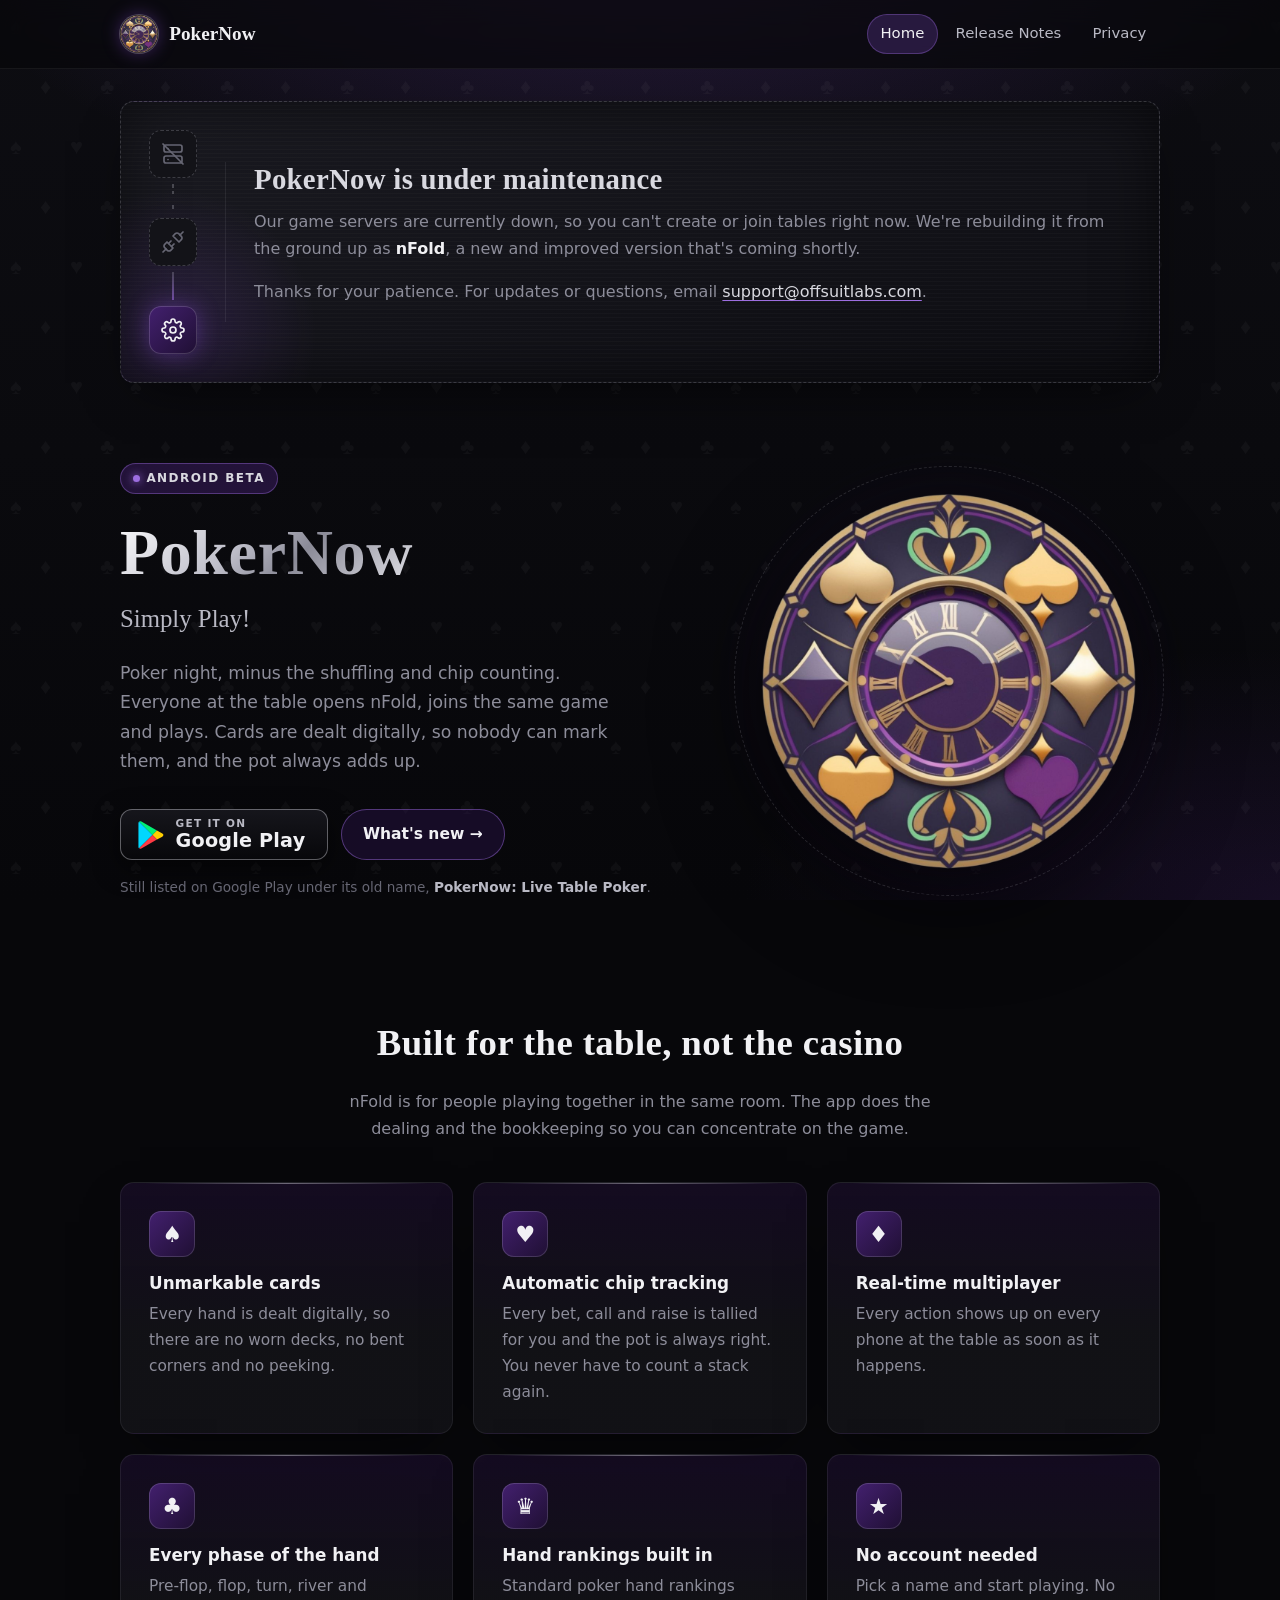
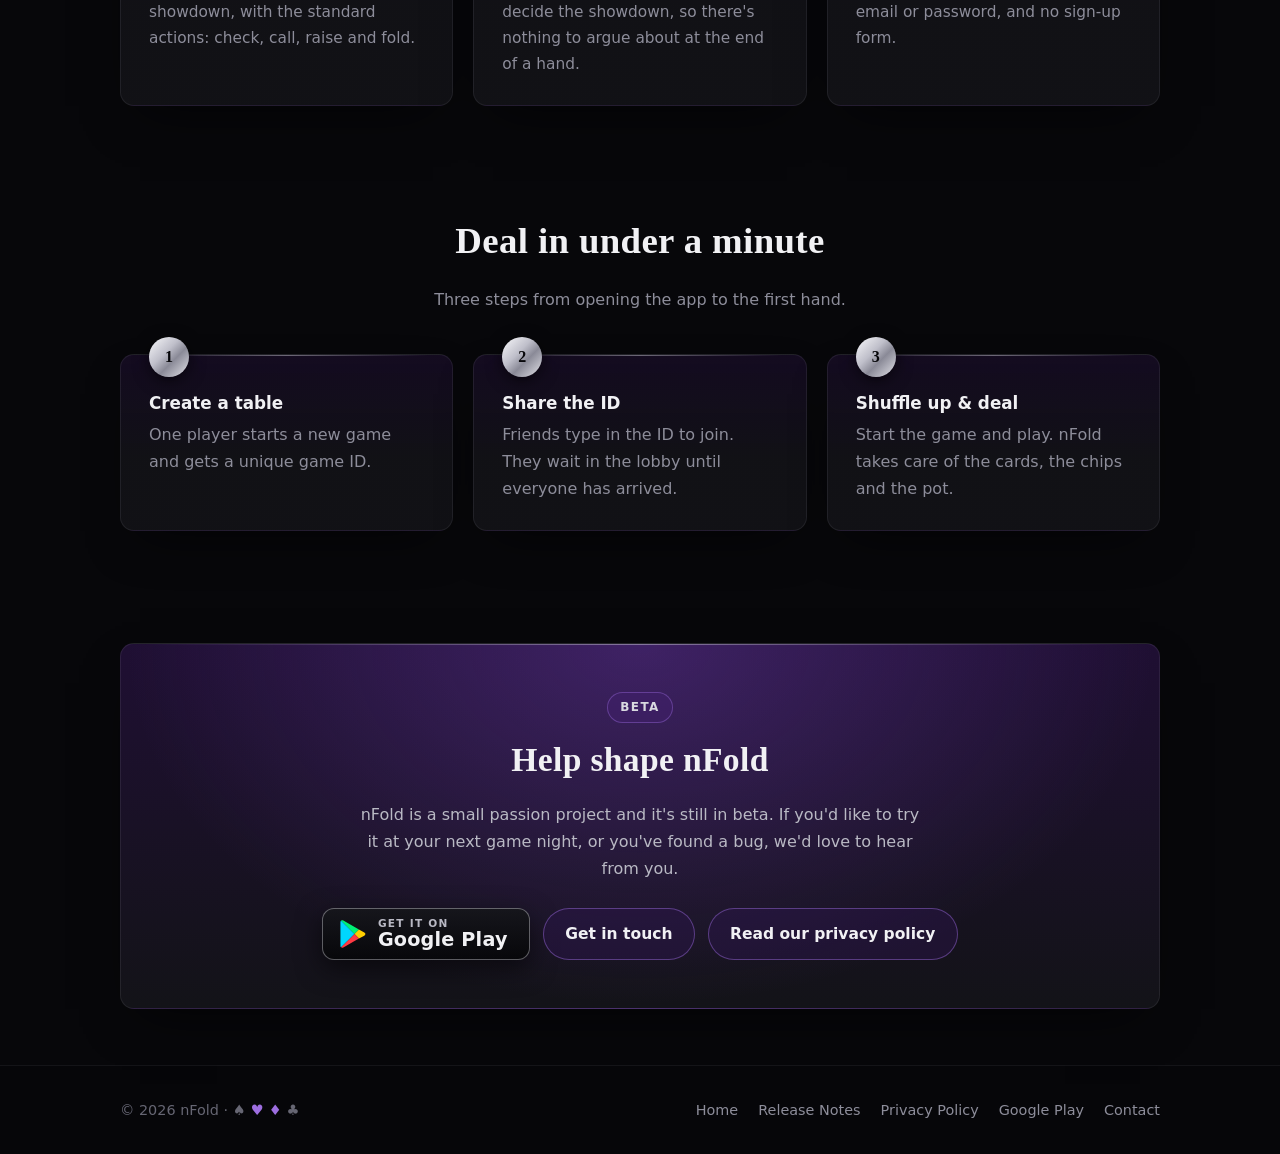
==== commit 7510ab53: "add maintenace card and update sitemap" ====
--- a/index.html
+++ b/index.html
@@ -3,14 +3,14 @@
 <head>
     <meta charset="UTF-8">
     <meta name="viewport" content="width=device-width, initial-scale=1.0">
-    <title>Nofold: Just Unmarkable Poker</title>
-    <meta name="description" content="Nofold is an Android poker app for live games with friends. Create a table, share the game ID and play: cards, chips, pots and hand rankings are all handled for you. Now in beta.">
+    <title>nFold: Simply Play!</title>
+    <meta name="description" content="nFold (currently PokerNow: Live Table Poker on Google Play) is an Android poker app for live games with friends. Create a table, share the game ID and play: cards, chips, pots and hand rankings are all handled for you. Now in beta.">
     <meta name="theme-color" content="#07070a">
     <link rel="canonical" href="https://www.pokernow.live/">
     <link rel="icon" type="image/png" href="pokernow_logo.png">
     <link rel="apple-touch-icon" href="pokernow_logo.png">
     <meta property="og:type" content="website">
-    <meta property="og:title" content="Nofold: Just Unmarkable Poker">
+    <meta property="og:title" content="nFold: Simply Play!">
     <meta property="og:description" content="Poker night on your phone. Create a table, share the game ID and play: no physical cards, no chip counting.">
     <meta property="og:url" content="https://www.pokernow.live/">
     <meta property="og:image" content="https://www.pokernow.live/pokernow_logo.png">
@@ -21,13 +21,13 @@
 
     <header class="site-header">
         <div class="container">
-            <a class="brand" href="index.html">
+            <a class="brand" href="/">
                 <img src="pokernow_logo.png" alt="" width="38" height="38">
-                Nofold
+                PokerNow
             </a>
             <nav aria-label="Main">
                 <ul class="nav">
-                    <li><a href="index.html" aria-current="page">Home</a></li>
+                    <li><a href="/" aria-current="page">Home</a></li>
                     <li><a href="release-notes.html">Release Notes</a></li>
                     <li><a href="privacy-policy.html">Privacy</a></li>
                 </ul>
@@ -36,27 +36,47 @@
     </header>
 
     <main id="main">
+        <section class="maintenance" aria-labelledby="maintenance-title">
+            <div class="container">
+                <div class="card notice" role="status">
+                    <div class="notice-rail" aria-hidden="true">
+                        <span class="rail-icon dead"><svg viewBox="0 0 24 24" width="24" height="24" fill="none" stroke="currentColor" stroke-width="1.7" stroke-linecap="round" stroke-linejoin="round"><rect x="3" y="3" width="18" height="7" rx="2"/><rect x="3" y="14" width="18" height="7" rx="2"/><path d="M7 6.5h.01M7 17.5h.01"/><path d="M2 2l20 20"/></svg></span>
+                        <span class="rail-link broken"></span>
+                        <span class="rail-icon dead"><svg viewBox="0 0 24 24" width="24" height="24" fill="none" stroke="currentColor" stroke-width="1.7" stroke-linecap="round" stroke-linejoin="round"><path d="m19 5 3-3"/><path d="m2 22 3-3"/><path d="M6.3 20.3a2.4 2.4 0 0 0 3.4 0L12 18l-6-6-2.3 2.3a2.4 2.4 0 0 0 0 3.4Z"/><path d="M7.5 13.5 10 11"/><path d="M10.5 16.5 13 14"/><path d="m12 6 6 6 2.3-2.3a2.4 2.4 0 0 0 0-3.4l-2.6-2.6a2.4 2.4 0 0 0-3.4 0Z"/></svg></span>
+                        <span class="rail-link"></span>
+                        <span class="rail-icon live"><svg viewBox="0 0 24 24" width="24" height="24" fill="none" stroke="currentColor" stroke-width="1.7" stroke-linecap="round" stroke-linejoin="round"><circle cx="12" cy="12" r="3"/><path d="M19.4 15a1.65 1.65 0 0 0 .33 1.82l.06.06a2 2 0 1 1-2.83 2.83l-.06-.06a1.65 1.65 0 0 0-1.82-.33 1.65 1.65 0 0 0-1 1.51V21a2 2 0 1 1-4 0v-.09A1.65 1.65 0 0 0 9 19.4a1.65 1.65 0 0 0-1.82.33l-.06.06a2 2 0 1 1-2.83-2.83l.06-.06A1.65 1.65 0 0 0 4.68 15a1.65 1.65 0 0 0-1.51-1H3a2 2 0 1 1 0-4h.09A1.65 1.65 0 0 0 4.6 9a1.65 1.65 0 0 0-.33-1.82l-.06-.06a2 2 0 1 1 2.83-2.83l.06.06A1.65 1.65 0 0 0 9 4.68a1.65 1.65 0 0 0 1-1.51V3a2 2 0 1 1 4 0v.09a1.65 1.65 0 0 0 1 1.51 1.65 1.65 0 0 0 1.82-.33l.06-.06a2 2 0 1 1 2.83 2.83l-.06.06A1.65 1.65 0 0 0 19.4 9a1.65 1.65 0 0 0 1.51 1H21a2 2 0 1 1 0 4h-.09a1.65 1.65 0 0 0-1.51 1z"/></svg></span>
+                    </div>
+                    <div class="notice-body">
+                        <h2 id="maintenance-title">PokerNow is under maintenance</h2>
+                        <p>Our game servers are currently down, so you can't create or join tables right now. We're rebuilding it from the ground up as <strong>nFold</strong>, a new and improved version that's coming shortly.</p>
+                        <p>Thanks for your patience. For updates or questions, email <a href="mailto:support@offsuitlabs.com">support@offsuitlabs.com</a>.</p>
+                    </div>
+                </div>
+            </div>
+        </section>
+
         <section class="hero">
             <div class="container">
                 <div>
                     <span class="badge">Android Beta</span>
-                    <h1><span class="silver-text">Nofold</span></h1>
-                    <p class="tagline">Just Unmarkable Poker.</p>
+                    <h1><span class="silver-text">PokerNow</span></h1>
+                    <p class="tagline">Simply Play!</p>
                     <p class="lead">
                         Poker night, minus the shuffling and chip counting. Everyone at the table opens
-                        Nofold, joins the same game and plays. Cards are dealt digitally, so nobody can
+                        nFold, joins the same game and plays. Cards are dealt digitally, so nobody can
                         mark them, and the pot always adds up.
                     </p>
                     <div class="hero-actions">
-                        <a class="btn btn-play" href="https://play.google.com/store/apps/details?id=com.sevendeuce.pokernow&amp;hl=en" aria-label="Get Nofold on Google Play">
+                        <a class="btn btn-play" href="https://play.google.com/store/apps/details?id=com.sevendeuce.pokernow&amp;hl=en" aria-label="Get PokerNow on Google Play">
                             <svg viewBox="0 0 28 30" aria-hidden="true"><path fill="#00f076" d="M20.4 10.2 3.6.5C2.6-.1 1.7 0 1.2.6L15.6 15z"/><path fill="#00d7fe" d="M1.2.6 15.6 15 1.2 29.4c-.4-.3-.7-.9-.7-1.6V2.2c0-.7.3-1.3.7-1.6z"/><path fill="#ffce00" d="M20.4 19.8 15.6 15l4.8-4.8 5.8 3.3c1.6.9 1.6 2.4 0 3.3z"/><path fill="#ff3a44" d="M20.4 19.8 15.6 15 1.2 29.4c.5.6 1.4.6 2.4.1z"/></svg>
                             <div><small>Get it on</small><span>Google Play</span></div>
                         </a>
                         <a class="btn btn-ghost" href="release-notes.html">What's new &rarr;</a>
                     </div>
+                    <p class="store-note">Still listed on Google Play under its old name, <strong>PokerNow: Live Table Poker</strong>.</p>
                 </div>
                 <div class="hero-art">
-                    <img src="pokernow_logo.png" alt="Nofold logo" width="380" height="380">
+                    <img src="pokernow_logo.png" alt="nFold logo" width="380" height="380">
                 </div>
             </div>
         </section>
@@ -65,7 +85,7 @@
             <div class="container">
                 <div class="section-head">
                     <h2>Built for the table, not the casino</h2>
-                    <p>Nofold is for people playing together in the same room. The app does the dealing and the bookkeeping so you can concentrate on the game.</p>
+                    <p>nFold is for people playing together in the same room. The app does the dealing and the bookkeeping so you can concentrate on the game.</p>
                 </div>
                 <div class="grid grid-3">
                     <article class="card feature">
@@ -119,7 +139,7 @@
                     </article>
                     <article class="card step">
                         <h3>Shuffle up &amp; deal</h3>
-                        <p>Start the game and play. Nofold takes care of the cards, the chips and the pot.</p>
+                        <p>Start the game and play. nFold takes care of the cards, the chips and the pot.</p>
                     </article>
                 </div>
             </div>
@@ -129,10 +149,10 @@
             <div class="container">
                 <div class="card cta">
                     <span class="badge plain">Beta</span>
-                    <h2 style="margin-top: 1rem;">Help shape Nofold</h2>
-                    <p>Nofold is a small passion project and it's still in beta. If you'd like to try it at your next game night, or you've found a bug, we'd love to hear from you.</p>
+                    <h2 style="margin-top: 1rem;">Help shape nFold</h2>
+                    <p>nFold is a small passion project and it's still in beta. If you'd like to try it at your next game night, or you've found a bug, we'd love to hear from you.</p>
                     <div class="hero-actions">
-                        <a class="btn btn-play" href="https://play.google.com/store/apps/details?id=com.sevendeuce.pokernow&amp;hl=en" aria-label="Get Nofold on Google Play">
+                        <a class="btn btn-play" href="https://play.google.com/store/apps/details?id=com.sevendeuce.pokernow&amp;hl=en" aria-label="Get PokerNow on Google Play">
                             <svg viewBox="0 0 28 30" aria-hidden="true"><path fill="#00f076" d="M20.4 10.2 3.6.5C2.6-.1 1.7 0 1.2.6L15.6 15z"/><path fill="#00d7fe" d="M1.2.6 15.6 15 1.2 29.4c-.4-.3-.7-.9-.7-1.6V2.2c0-.7.3-1.3.7-1.6z"/><path fill="#ffce00" d="M20.4 19.8 15.6 15l4.8-4.8 5.8 3.3c1.6.9 1.6 2.4 0 3.3z"/><path fill="#ff3a44" d="M20.4 19.8 15.6 15 1.2 29.4c.5.6 1.4.6 2.4.1z"/></svg>
                             <div><small>Get it on</small><span>Google Play</span></div>
                         </a>
@@ -146,9 +166,9 @@
 
     <footer class="site-footer">
         <div class="container">
-            <span>&copy; 2026 Nofold &middot; <span class="suits">&spades;<span class="red">&hearts;</span><span class="red">&diams;</span>&clubs;</span></span>
+            <span>&copy; 2026 nFold &middot; <span class="suits">&spades;<span class="red">&hearts;</span><span class="red">&diams;</span>&clubs;</span></span>
             <nav aria-label="Footer">
-                <a href="index.html">Home</a>
+                <a href="/">Home</a>
                 <a href="release-notes.html">Release Notes</a>
                 <a href="privacy-policy.html">Privacy Policy</a>
                 <a href="https://play.google.com/store/apps/details?id=com.sevendeuce.pokernow&amp;hl=en">Google Play</a>
--- a/assets/css/style.css
+++ b/assets/css/style.css
@@ -1,4 +1,4 @@
-/* Nofold — Just Unmarkable Poker
+/* nFold — Just Unmarkable Poker
    Palette: black / dark grey / dark purple / silver */
 
 :root {
@@ -406,6 +406,112 @@
     margin-bottom: 0;
 }
 
+/* ---------- Maintenance notice ---------- */
+
+.maintenance {
+    padding-top: 2rem;
+}
+
+/* the whole card reads as "powered down": dim, unplugged, scanlines */
+.notice {
+    display: grid;
+    grid-template-columns: auto 1fr;
+    gap: 1.75rem;
+    align-items: stretch;
+    border: 1px dashed rgba(185, 185, 196, 0.22);
+    background:
+        radial-gradient(circle at 3.2rem calc(100% - 3rem), rgba(122, 69, 194, 0.22), transparent 9rem),
+        repeating-linear-gradient(0deg, rgba(255, 255, 255, 0.018) 0 1px, transparent 1px 4px),
+        linear-gradient(160deg, var(--grey-800), var(--ink));
+    box-shadow: inset 0 0 60px rgba(0, 0, 0, 0.55), 0 20px 50px -20px rgba(0, 0, 0, 0.7);
+}
+
+.notice::before {
+    display: none;
+}
+
+.notice-rail {
+    display: flex;
+    flex-direction: column;
+    align-items: center;
+}
+
+.rail-icon {
+    display: grid;
+    place-items: center;
+    width: 48px;
+    height: 48px;
+    flex-shrink: 0;
+    border-radius: 12px;
+}
+
+.rail-icon.dead {
+    color: var(--silver-500);
+    background: var(--grey-900);
+    border: 1px dashed rgba(185, 185, 196, 0.25);
+}
+
+.rail-icon.dead:first-child svg {
+    animation: flicker 6s steps(1, end) infinite;
+}
+
+.rail-icon.live {
+    color: var(--silver-100);
+    background: linear-gradient(135deg, var(--purple-700), var(--purple-900));
+    box-shadow: inset 0 0 0 1px rgba(217, 217, 224, 0.2), 0 0 22px rgba(122, 69, 194, 0.45);
+}
+
+.rail-icon.live svg {
+    animation: spin 12s linear infinite;
+}
+
+.rail-link {
+    flex: 1;
+    min-height: 28px;
+    width: 2px;
+    margin: 6px 0;
+    background: linear-gradient(180deg, rgba(185, 185, 196, 0.25), rgba(157, 110, 224, 0.6));
+}
+
+.rail-link.broken {
+    /* severed connection: dashes with a gap in the middle */
+    background:
+        linear-gradient(180deg, rgba(185, 185, 196, 0.3) 0 35%, transparent 35% 65%, rgba(185, 185, 196, 0.3) 65%);
+    -webkit-mask: repeating-linear-gradient(180deg, #000 0 4px, transparent 4px 7px);
+    mask: repeating-linear-gradient(180deg, #000 0 4px, transparent 4px 7px);
+}
+
+.notice-body {
+    align-self: center;
+    padding-left: 1.75rem;
+    border-left: 1px solid rgba(185, 185, 196, 0.1);
+}
+
+.notice h2 {
+    font-size: clamp(1.4rem, 3vw, 1.8rem);
+    color: var(--silver-200);
+    margin-bottom: 0.6rem;
+}
+
+.notice p {
+    color: var(--silver-400);
+}
+
+.notice a {
+    color: var(--silver-200);
+    text-decoration: underline;
+    text-decoration-color: var(--purple-400);
+    text-underline-offset: 3px;
+}
+
+@keyframes flicker {
+    0%, 100% { opacity: 1; }
+    62% { opacity: 0.25; }
+    64% { opacity: 1; }
+    66% { opacity: 0.4; }
+    68% { opacity: 1; }
+}
+
 /* ---------- Home ---------- */
 
 .hero {
@@ -442,6 +548,17 @@
     display: flex;
     flex-wrap: wrap;
     gap: 0.8rem;
+}
+
+.store-note {
+    margin: 1rem 0 0;
+    font-size: 0.85rem;
+    color: var(--silver-500);
+}
+
+.store-note strong {
+    color: var(--silver-300);
+    font-weight: 600;
 }
 
 .hero-art {
@@ -995,6 +1112,19 @@
         padding: 1.4rem;
     }
 
+    .notice {
+        gap: 1rem;
+    }
+
+    .notice-body {
+        padding-left: 1rem;
+    }
+
+    .rail-icon {
+        width: 40px;
+        height: 40px;
+    }
+
     .step::after {
         left: 1.4rem;
     }
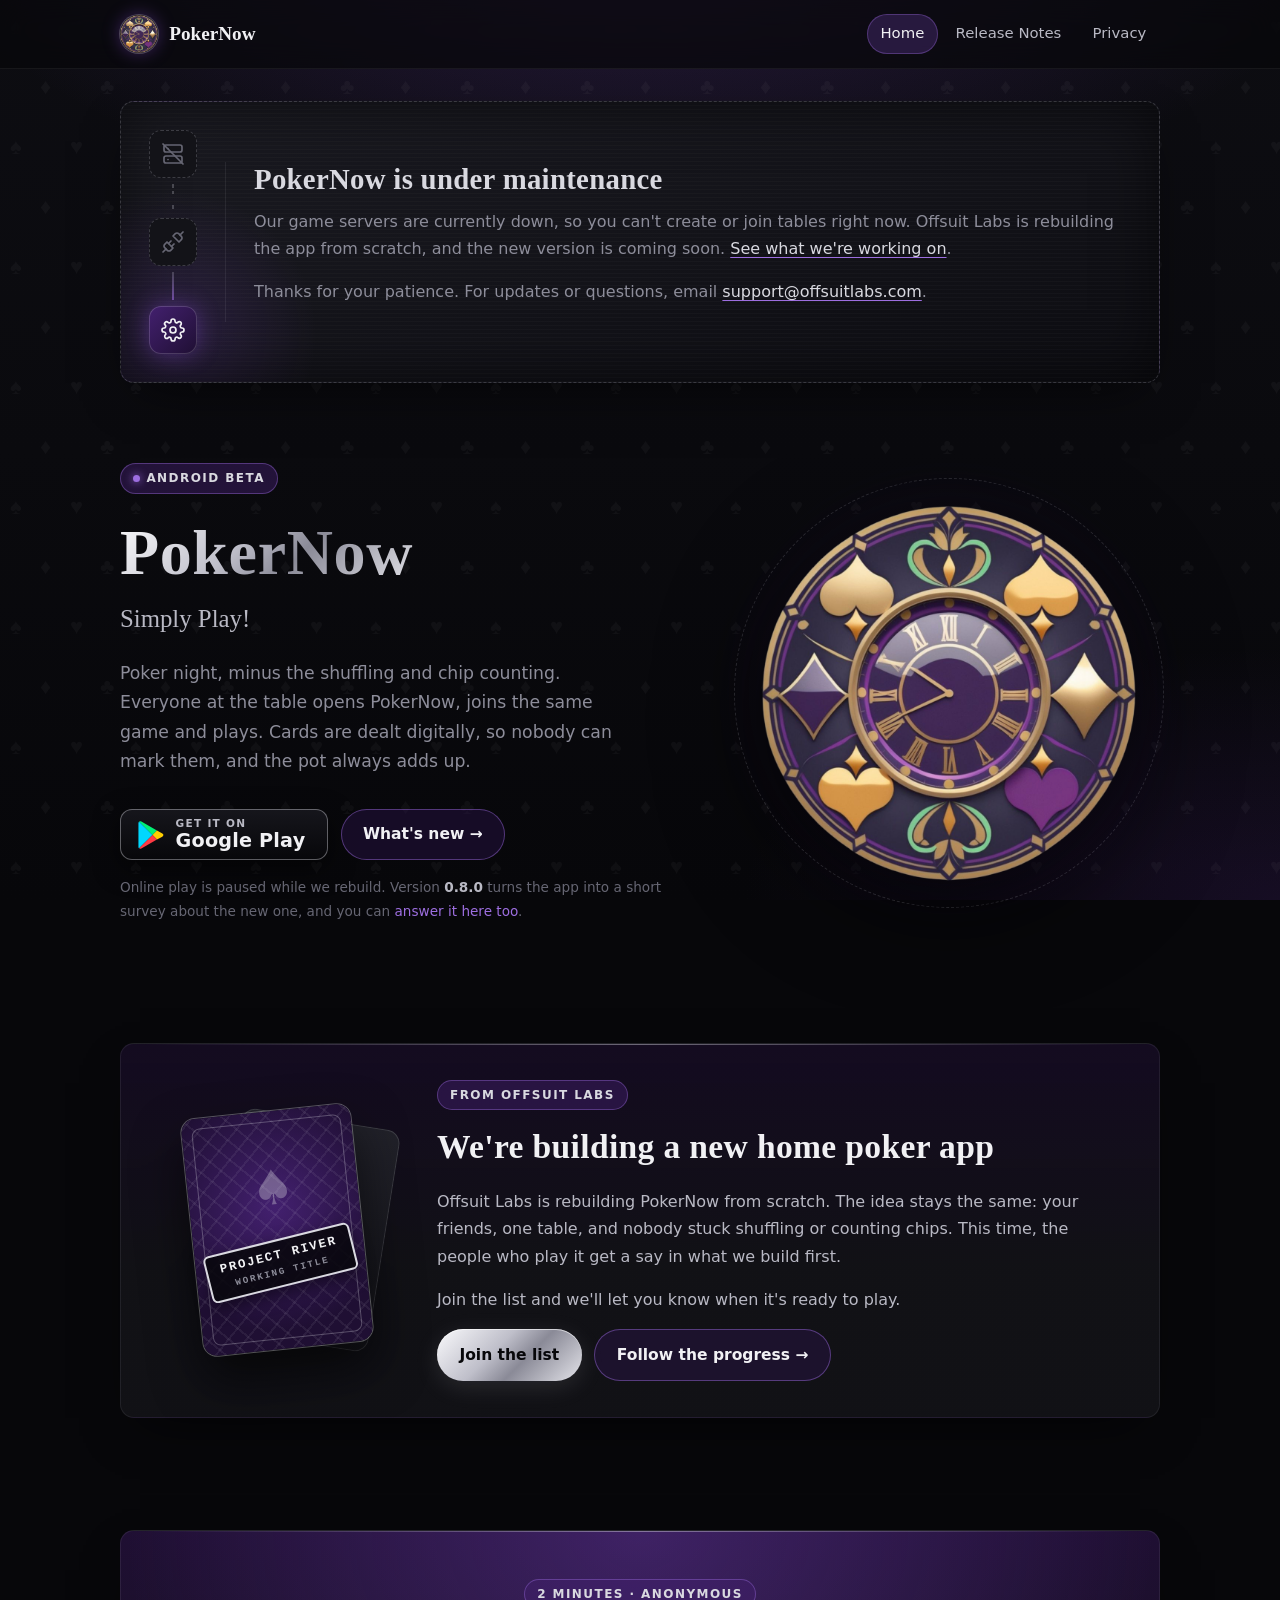
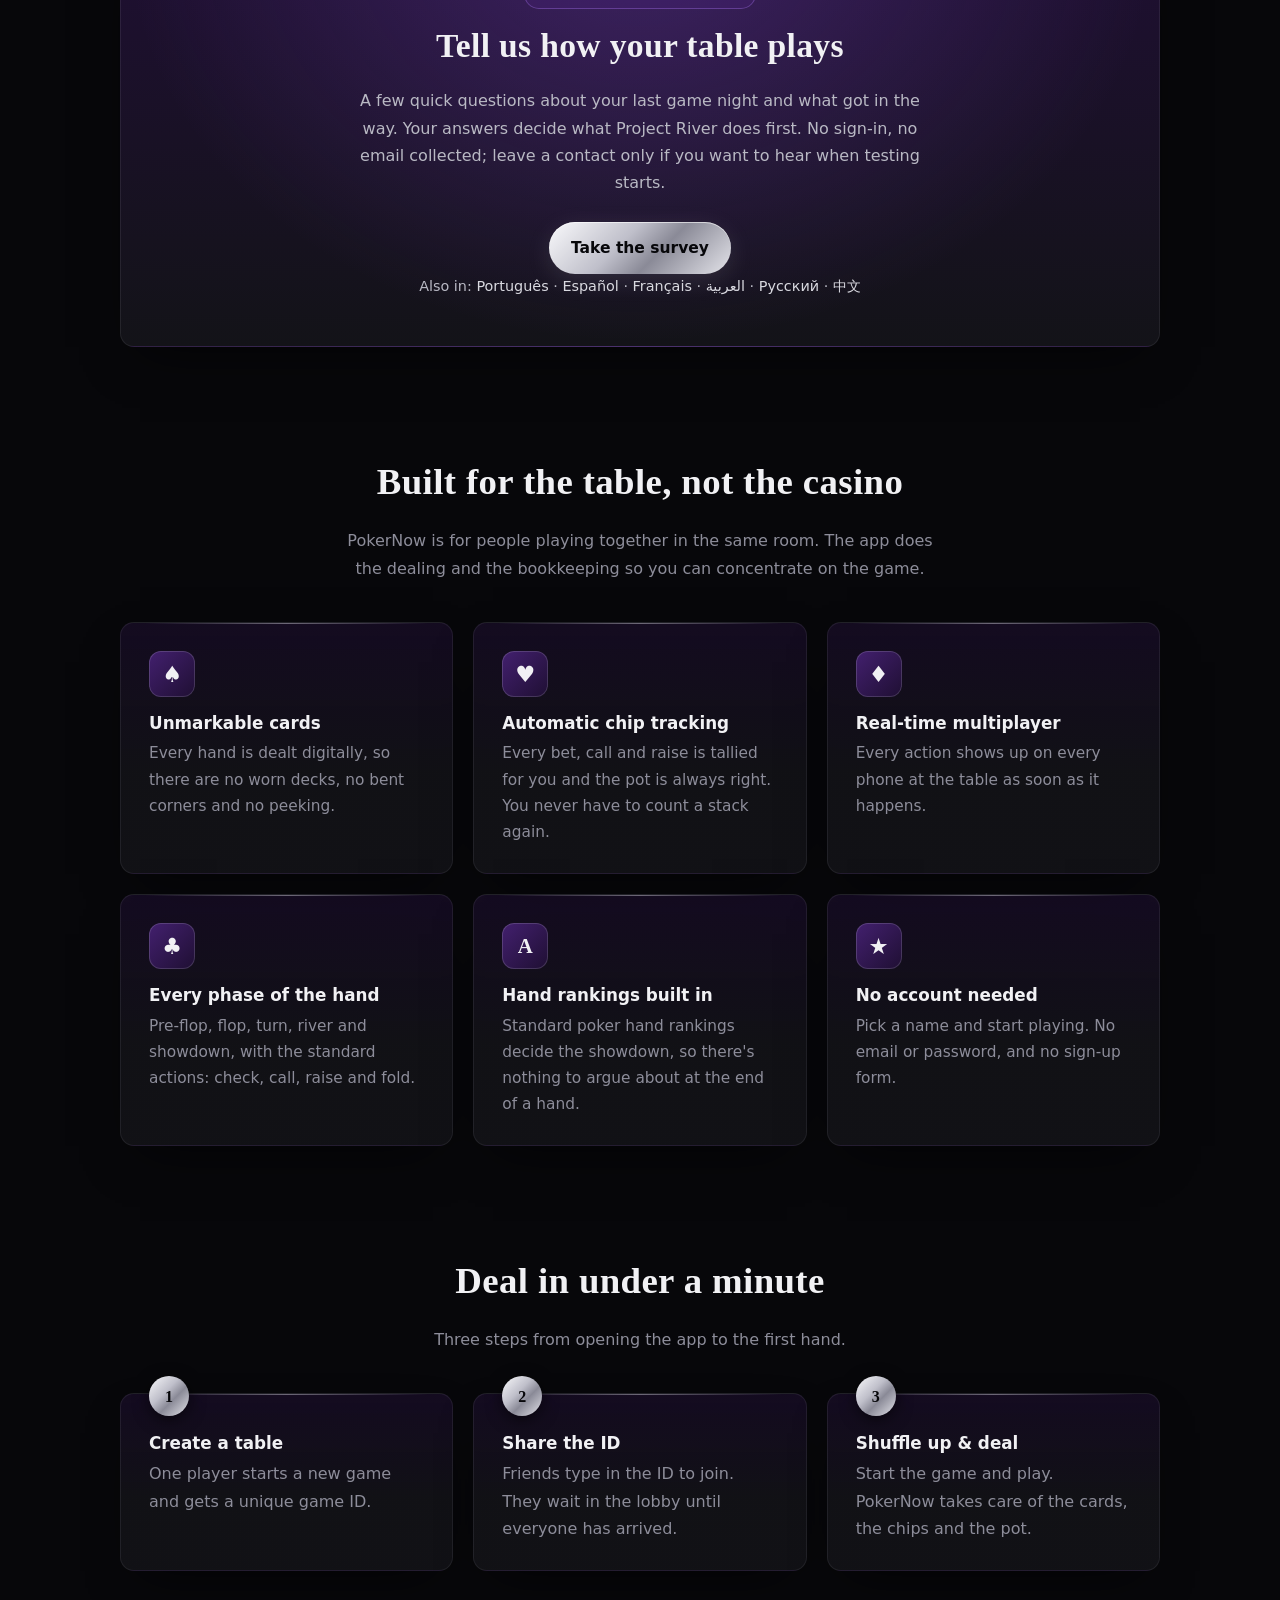
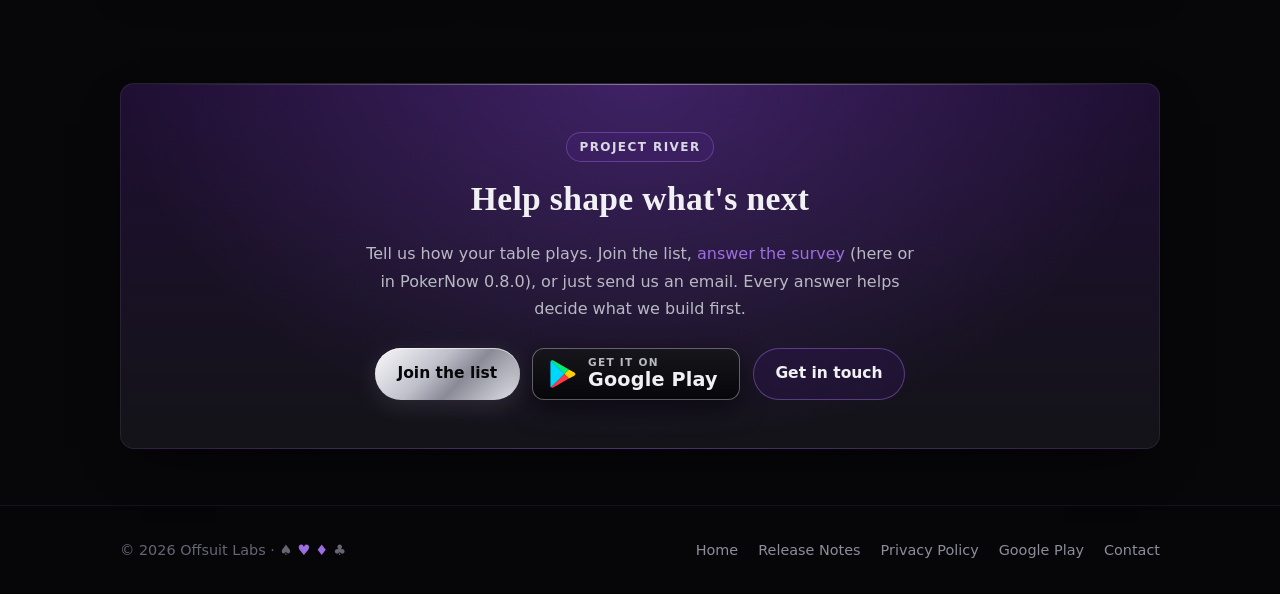
==== commit 17893577: "feat(content): add multilingual survey config and rebrand metadata" ====
--- a/index.html
+++ b/index.html
@@ -3,15 +3,15 @@
 <head>
     <meta charset="UTF-8">
     <meta name="viewport" content="width=device-width, initial-scale=1.0">
-    <title>nFold: Simply Play!</title>
-    <meta name="description" content="nFold (currently PokerNow: Live Table Poker on Google Play) is an Android poker app for live games with friends. Create a table, share the game ID and play: cards, chips, pots and hand rankings are all handled for you. Now in beta.">
+    <title>PokerNow · A home poker app from Offsuit Labs</title>
+    <meta name="description" content="PokerNow is an Android app for live poker games with friends. Offsuit Labs is now rebuilding it from scratch under the working title Project River. Join the list to hear when it's ready.">
     <meta name="theme-color" content="#07070a">
     <link rel="canonical" href="https://www.pokernow.live/">
     <link rel="icon" type="image/png" href="pokernow_logo.png">
     <link rel="apple-touch-icon" href="pokernow_logo.png">
     <meta property="og:type" content="website">
-    <meta property="og:title" content="nFold: Simply Play!">
-    <meta property="og:description" content="Poker night on your phone. Create a table, share the game ID and play: no physical cards, no chip counting.">
+    <meta property="og:title" content="PokerNow · A home poker app from Offsuit Labs">
+    <meta property="og:description" content="Offsuit Labs is building a new home poker app (working title: Project River). Join the list.">
     <meta property="og:url" content="https://www.pokernow.live/">
     <meta property="og:image" content="https://www.pokernow.live/pokernow_logo.png">
     <link rel="stylesheet" href="assets/css/style.css">
@@ -48,7 +48,7 @@
                     </div>
                     <div class="notice-body">
                         <h2 id="maintenance-title">PokerNow is under maintenance</h2>
-                        <p>Our game servers are currently down, so you can't create or join tables right now. We're rebuilding it from the ground up as <strong>nFold</strong>, a new and improved version that's coming shortly.</p>
+                        <p>Our game servers are currently down, so you can't create or join tables right now. Offsuit Labs is rebuilding the app from scratch, and the new version is coming soon. <a href="#project">See what we're working on</a>.</p>
                         <p>Thanks for your patience. For updates or questions, email <a href="mailto:support@offsuitlabs.com">support@offsuitlabs.com</a>.</p>
                     </div>
                 </div>
@@ -63,7 +63,7 @@
                     <p class="tagline">Simply Play!</p>
                     <p class="lead">
                         Poker night, minus the shuffling and chip counting. Everyone at the table opens
-                        nFold, joins the same game and plays. Cards are dealt digitally, so nobody can
+                        PokerNow, joins the same game and plays. Cards are dealt digitally, so nobody can
                         mark them, and the pot always adds up.
                     </p>
                     <div class="hero-actions">
@@ -73,10 +73,48 @@
                         </a>
                         <a class="btn btn-ghost" href="release-notes.html">What's new &rarr;</a>
                     </div>
-                    <p class="store-note">Still listed on Google Play under its old name, <strong>PokerNow: Live Table Poker</strong>.</p>
+                    <p class="store-note">Online play is paused while we rebuild. Version <strong>0.8.0</strong> turns the app into a short survey about the new one, and you can <a href="#survey">answer it here too</a>.</p>
                 </div>
                 <div class="hero-art">
-                    <img src="pokernow_logo.png" alt="nFold logo" width="380" height="380">
+                    <img src="pokernow_logo.png" alt="PokerNow logo" width="380" height="380">
+                </div>
+            </div>
+        </section>
+
+        <section class="section" id="project" aria-labelledby="project-title">
+            <div class="container">
+                <div class="card project">
+                    <div class="project-art" aria-hidden="true">
+                        <div class="card-back">
+                            <span class="stamp">Project River<small>Working title</small></span>
+                        </div>
+                    </div>
+                    <div class="project-body">
+                        <span class="badge plain">From Offsuit Labs</span>
+                        <h2 id="project-title">We're building a new home poker app</h2>
+                        <p>Offsuit Labs is rebuilding PokerNow from scratch. The idea stays the same: your friends, one table, and nobody stuck shuffling or counting chips. This time, the people who play it get a say in what we build first.</p>
+                        
+                        <p>Join the list and we'll let you know when it's ready to play.</p>
+                        <div class="hero-actions">
+                            <a class="btn btn-primary" href="mailto:support@offsuitlabs.com?subject=Join%20the%20list&amp;body=Hi%20Offsuit%20Labs%2C%0A%0APlease%20add%20me%20to%20the%20list%20for%20the%20new%20home%20poker%20app.">Join the list</a>
+                            <a class="btn btn-ghost" href="release-notes.html#project-river">Follow the progress &rarr;</a>
+                        </div>
+                    </div>
+                </div>
+            </div>
+        </section>
+
+        <!-- Filled from survey-config.json (exported by the survey's Apps Script); stays hidden if it can't load. -->
+        <section class="section" id="survey" aria-labelledby="survey-title" hidden>
+            <div class="container">
+                <div class="card cta">
+                    <span class="badge plain">2 minutes &middot; anonymous</span>
+                    <h2 id="survey-title" style="margin-top: 1rem;">Tell us how your table plays</h2>
+                    <p>A few quick questions about your last game night and what got in the way. Your answers decide what Project River does first. No sign-in, no email collected; leave a contact only if you want to hear when testing starts.</p>
+                    <div class="hero-actions">
+                        <a class="btn btn-primary" id="survey-link" href="#survey">Take the survey</a>
+                    </div>
+                    <p class="survey-langs" id="survey-langs"></p>
                 </div>
             </div>
         </section>
@@ -85,7 +123,7 @@
             <div class="container">
                 <div class="section-head">
                     <h2>Built for the table, not the casino</h2>
-                    <p>nFold is for people playing together in the same room. The app does the dealing and the bookkeeping so you can concentrate on the game.</p>
+                    <p>PokerNow is for people playing together in the same room. The app does the dealing and the bookkeeping so you can concentrate on the game.</p>
                 </div>
                 <div class="grid grid-3">
                     <article class="card feature">
@@ -109,7 +147,7 @@
                         <p>Pre-flop, flop, turn, river and showdown, with the standard actions: check, call, raise and fold.</p>
                     </article>
                     <article class="card feature">
-                        <div class="suit" aria-hidden="true">&#9819;</div>
+                        <div class="suit suit-letter" aria-hidden="true">A</div>
                         <h3>Hand rankings built in</h3>
                         <p>Standard poker hand rankings decide the showdown, so there's nothing to argue about at the end of a hand.</p>
                     </article>
@@ -139,7 +177,7 @@
                     </article>
                     <article class="card step">
                         <h3>Shuffle up &amp; deal</h3>
-                        <p>Start the game and play. nFold takes care of the cards, the chips and the pot.</p>
+                        <p>Start the game and play. PokerNow takes care of the cards, the chips and the pot.</p>
                     </article>
                 </div>
             </div>
@@ -148,16 +186,16 @@
         <section class="section">
             <div class="container">
                 <div class="card cta">
-                    <span class="badge plain">Beta</span>
-                    <h2 style="margin-top: 1rem;">Help shape nFold</h2>
-                    <p>nFold is a small passion project and it's still in beta. If you'd like to try it at your next game night, or you've found a bug, we'd love to hear from you.</p>
+                    <span class="badge plain">Project River</span>
+                    <h2 style="margin-top: 1rem;">Help shape what's next</h2>
+                    <p>Tell us how your table plays. Join the list, <a href="#survey">answer the survey</a> (here or in PokerNow 0.8.0), or just send us an email. Every answer helps decide what we build first.</p>
                     <div class="hero-actions">
+                        <a class="btn btn-primary" href="mailto:support@offsuitlabs.com?subject=Join%20the%20list&amp;body=Hi%20Offsuit%20Labs%2C%0A%0APlease%20add%20me%20to%20the%20list%20for%20the%20new%20home%20poker%20app.">Join the list</a>
                         <a class="btn btn-play" href="https://play.google.com/store/apps/details?id=com.sevendeuce.pokernow&amp;hl=en" aria-label="Get PokerNow on Google Play">
                             <svg viewBox="0 0 28 30" aria-hidden="true"><path fill="#00f076" d="M20.4 10.2 3.6.5C2.6-.1 1.7 0 1.2.6L15.6 15z"/><path fill="#00d7fe" d="M1.2.6 15.6 15 1.2 29.4c-.4-.3-.7-.9-.7-1.6V2.2c0-.7.3-1.3.7-1.6z"/><path fill="#ffce00" d="M20.4 19.8 15.6 15l4.8-4.8 5.8 3.3c1.6.9 1.6 2.4 0 3.3z"/><path fill="#ff3a44" d="M20.4 19.8 15.6 15 1.2 29.4c.5.6 1.4.6 2.4.1z"/></svg>
                             <div><small>Get it on</small><span>Google Play</span></div>
                         </a>
                         <a class="btn btn-ghost" href="mailto:support@offsuitlabs.com">Get in touch</a>
-                        <a class="btn btn-ghost" href="privacy-policy.html">Read our privacy policy</a>
                     </div>
                 </div>
             </div>
@@ -166,7 +204,7 @@
 
     <footer class="site-footer">
         <div class="container">
-            <span>&copy; 2026 nFold &middot; <span class="suits">&spades;<span class="red">&hearts;</span><span class="red">&diams;</span>&clubs;</span></span>
+            <span>&copy; 2026 Offsuit Labs &middot; <span class="suits">&spades;<span class="red">&hearts;</span><span class="red">&diams;</span>&clubs;</span></span>
             <nav aria-label="Footer">
                 <a href="/">Home</a>
                 <a href="release-notes.html">Release Notes</a>
@@ -176,5 +214,35 @@
             </nav>
         </div>
     </footer>
+    <script>
+        // Point the survey button at the form in the visitor's language (falls back to English).
+        (function () {
+            var names = { en: 'English', pt: 'Português', es: 'Español', fr: 'Français', ar: 'العربية', ru: 'Русский', zh: '中文' };
+            fetch('survey-config.json', { cache: 'no-cache' })
+                .then(function (r) { return r.json(); })
+                .then(function (config) {
+                    var forms = config.forms || {};
+                    var langs = Object.keys(forms).filter(function (l) { return forms[l].websiteUrl; });
+                    if (!langs.length) return;
+                    var wanted = (navigator.languages || [navigator.language || 'en']).map(function (l) { return l.slice(0, 2).toLowerCase(); });
+                    var lang = wanted.filter(function (l) { return forms[l] && forms[l].websiteUrl; })[0] || 'en';
+                    var link = document.getElementById('survey-link');
+                    link.href = forms[lang].websiteUrl;
+                    link.lang = lang;
+                    var others = document.getElementById('survey-langs');
+                    others.append('Also in: ');
+                    langs.filter(function (l) { return l !== lang; }).forEach(function (l, i) {
+                        var a = document.createElement('a');
+                        a.href = forms[l].websiteUrl;
+                        a.lang = l;
+                        a.textContent = names[l] || l;
+                        if (i) others.append(' \u00b7 ');
+                        others.append(a);
+                    });
+                    document.getElementById('survey').hidden = false;
+                })
+                .catch(function () {});
+        })();
+    </script>
 </body>
 </html>
--- a/assets/css/style.css
+++ b/assets/css/style.css
@@ -1,4 +1,4 @@
-/* nFold — Just Unmarkable Poker
+/* PokerNow — a home poker app from Offsuit Labs
    Palette: black / dark grey / dark purple / silver */
 
 :root {
@@ -719,6 +719,127 @@
     justify-content: center;
 }
 
+/* ---------- Project / codename ---------- */
+
+.project {
+    display: grid;
+    grid-template-columns: 240px 1fr;
+    gap: 2.5rem;
+    align-items: center;
+    padding: 2.25rem;
+}
+
+.project-art {
+    position: relative;
+    display: grid;
+    place-items: center;
+    min-height: 260px;
+}
+
+.project-art::before {
+    /* a second card peeking out behind, like a board */
+    content: "";
+    position: absolute;
+    width: 160px;
+    aspect-ratio: 5 / 7;
+    border-radius: 14px;
+    background: linear-gradient(160deg, var(--grey-700), var(--grey-900));
+    box-shadow: inset 0 0 0 1px rgba(217, 217, 224, 0.15);
+    transform: translateX(28px) rotate(9deg);
+}
+
+.card-back {
+    position: relative;
+    width: 170px;
+    aspect-ratio: 5 / 7;
+    border-radius: 14px;
+    transform: rotate(-6deg);
+    background:
+        repeating-linear-gradient(45deg, rgba(217, 217, 224, 0.07) 0 2px, transparent 2px 14px),
+        repeating-linear-gradient(-45deg, rgba(217, 217, 224, 0.07) 0 2px, transparent 2px 14px),
+        radial-gradient(circle at 50% 40%, var(--purple-700), var(--purple-900) 75%);
+    box-shadow: 0 0 0 1px rgba(217, 217, 224, 0.35), 0 25px 50px rgba(0, 0, 0, 0.6);
+}
+
+.card-back::before {
+    content: "";
+    position: absolute;
+    inset: 10px;
+    border: 1px solid rgba(217, 217, 224, 0.3);
+    border-radius: 8px;
+}
+
+.card-back::after {
+    content: "\2660";
+    position: absolute;
+    top: 22%;
+    left: 50%;
+    transform: translateX(-50%);
+    font-size: 3rem;
+    line-height: 1;
+    color: rgba(217, 217, 224, 0.35);
+}
+
+.stamp {
+    position: absolute;
+    left: 50%;
+    top: 64%;
+    transform: translate(-50%, -50%) rotate(-8deg);
+    padding: 0.45rem 0.8rem;
+    border: 2px solid var(--silver-200);
+    border-radius: 6px;
+    background: rgba(7, 7, 10, 0.85);
+    color: var(--silver-100);
+    font: 700 0.78rem/1.2 ui-monospace, "SFMono-Regular", Menlo, Consolas, monospace;
+    letter-spacing: 0.14em;
+    text-transform: uppercase;
+    text-align: center;
+    white-space: nowrap;
+    box-shadow: 0 6px 16px rgba(0, 0, 0, 0.5);
+}
+
+.stamp small {
+    display: block;
+    margin-top: 0.2rem;
+    font-size: 0.58rem;
+    font-weight: 600;
+    letter-spacing: 0.2em;
+    color: var(--silver-400);
+}
+
+.project-body h2 {
+    font-size: clamp(1.6rem, 3.5vw, 2.1rem);
+    margin-top: 1rem;
+}
+
+.project-body p {
+    color: var(--silver-300);
+}
+
+.codename {
+    display: flex;
+    gap: 1rem;
+    align-items: baseline;
+    margin: 0 0 1.1em;
+    padding: 0.9rem 1.1rem;
+    border: 1px dashed rgba(185, 185, 196, 0.3);
+    border-radius: var(--radius-sm);
+    background: rgba(7, 7, 10, 0.35);
+}
+
+.codename dt {
+    flex-shrink: 0;
+    font: 600 0.7rem/1.7 ui-monospace, "SFMono-Regular", Menlo, Consolas, monospace;
+    letter-spacing: 0.16em;
+    text-transform: uppercase;
+    color: var(--purple-400);
+}
+
+.codename dd {
+    margin: 0;
+    color: var(--silver-300);
+}
+
 /* ---------- Document pages (privacy / release notes) ---------- */
 
 .doc-layout {
@@ -990,6 +1111,17 @@
     background: var(--silver-300);
 }
 
+.tag-changed {
+    color: var(--silver-100);
+    background: transparent;
+    box-shadow: inset 0 0 0 1px var(--silver-400);
+}
+
+.tag-paused {
+    color: var(--silver-400);
+    background: var(--grey-700);
+}
+
 .release.upcoming .card {
     background: rgba(19, 19, 24, 0.6);
     border-style: dashed;
@@ -1075,6 +1207,20 @@
         grid-template-columns: 1fr;
     }
 
+    .project {
+        grid-template-columns: 1fr;
+        gap: 1.5rem;
+        text-align: center;
+    }
+
+    .project .hero-actions {
+        justify-content: center;
+    }
+
+    .codename {
+        text-align: left;
+    }
+
     .toc {
         position: static;
     }
@@ -1116,6 +1262,15 @@
         gap: 1rem;
     }
 
+    .project {
+        padding: 1.6rem 1.4rem;
+    }
+
+    .codename {
+        flex-direction: column;
+        gap: 0.2rem;
+    }
+
     .notice-body {
         padding-left: 1rem;
     }
@@ -1147,3 +1302,19 @@
         scroll-behavior: auto;
     }
 }
+
+.feature .suit-letter {
+    font-family: var(--font-display);
+    font-weight: 700;
+    font-size: 1.3rem;
+}
+
+.survey-langs {
+    margin-top: 1rem;
+    font-size: 0.9rem;
+    color: var(--silver-400);
+}
+
+.survey-langs a {
+    color: var(--silver-200);
+}
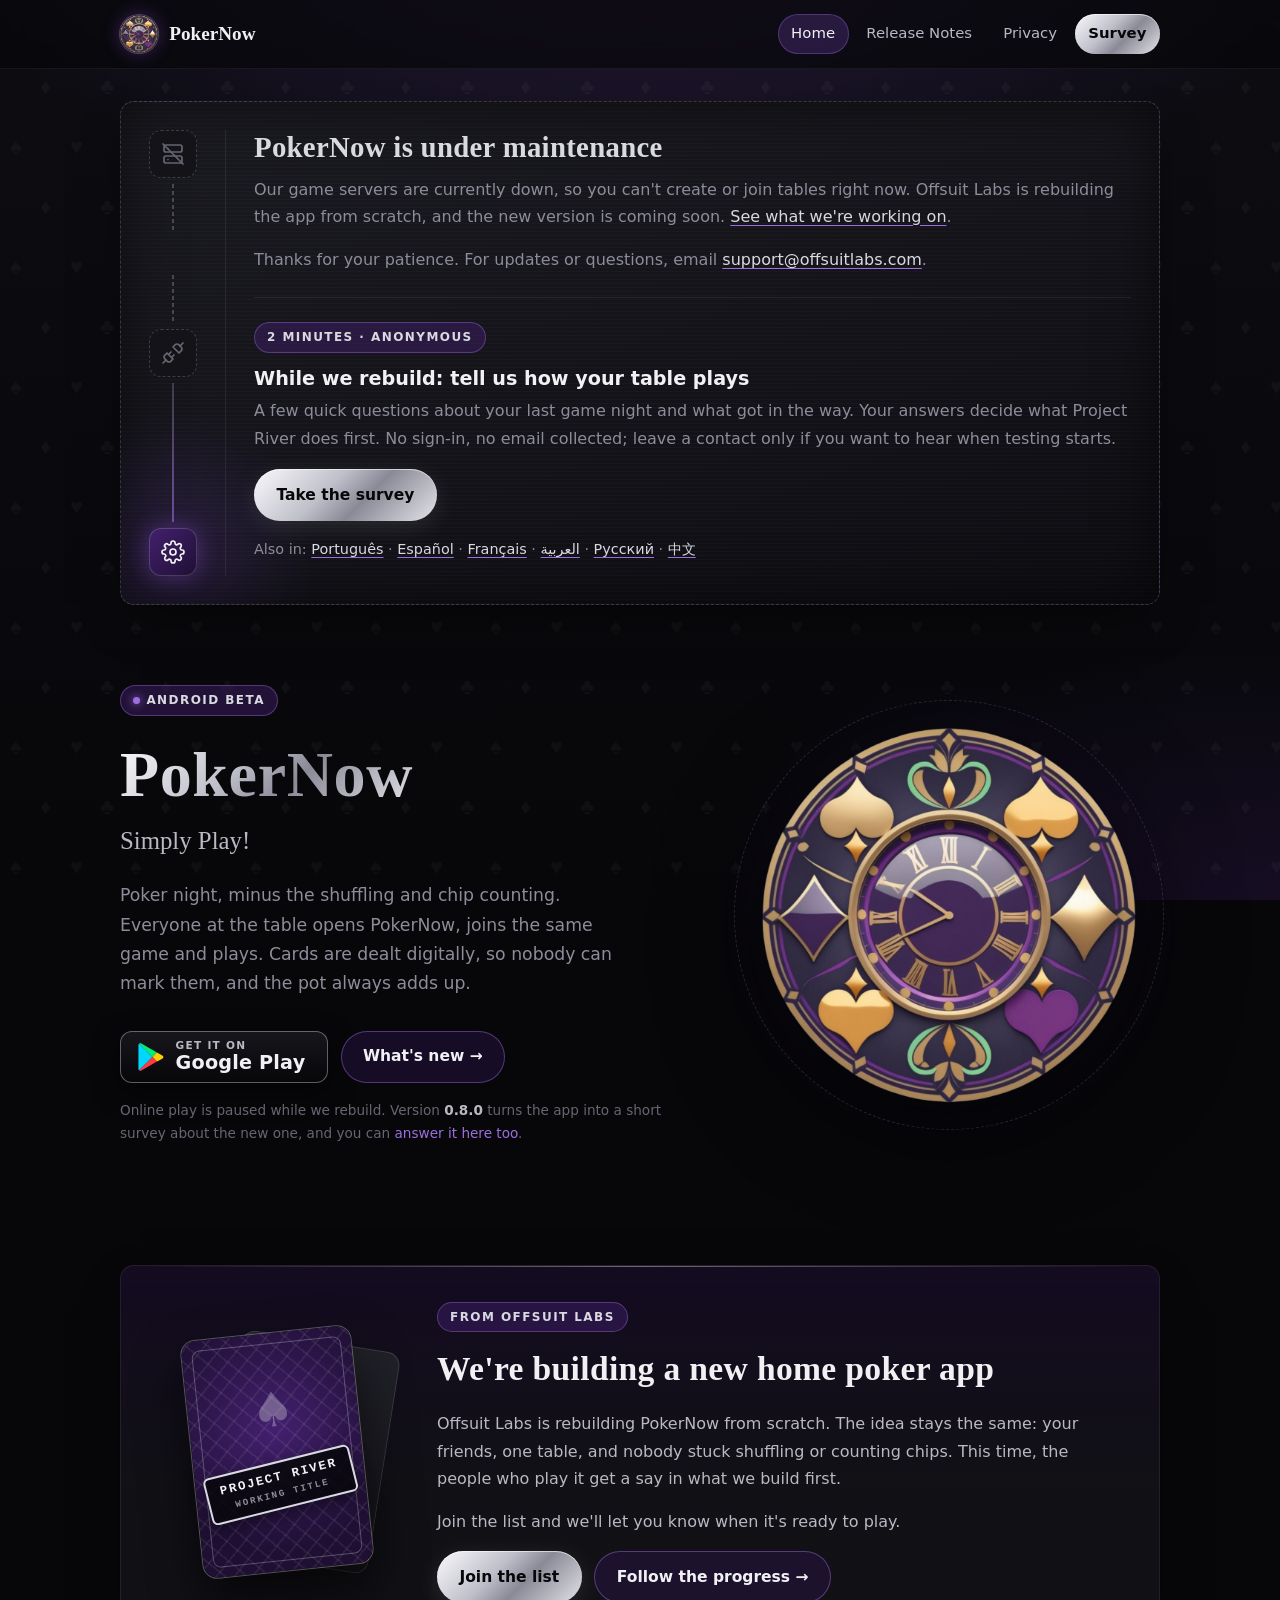
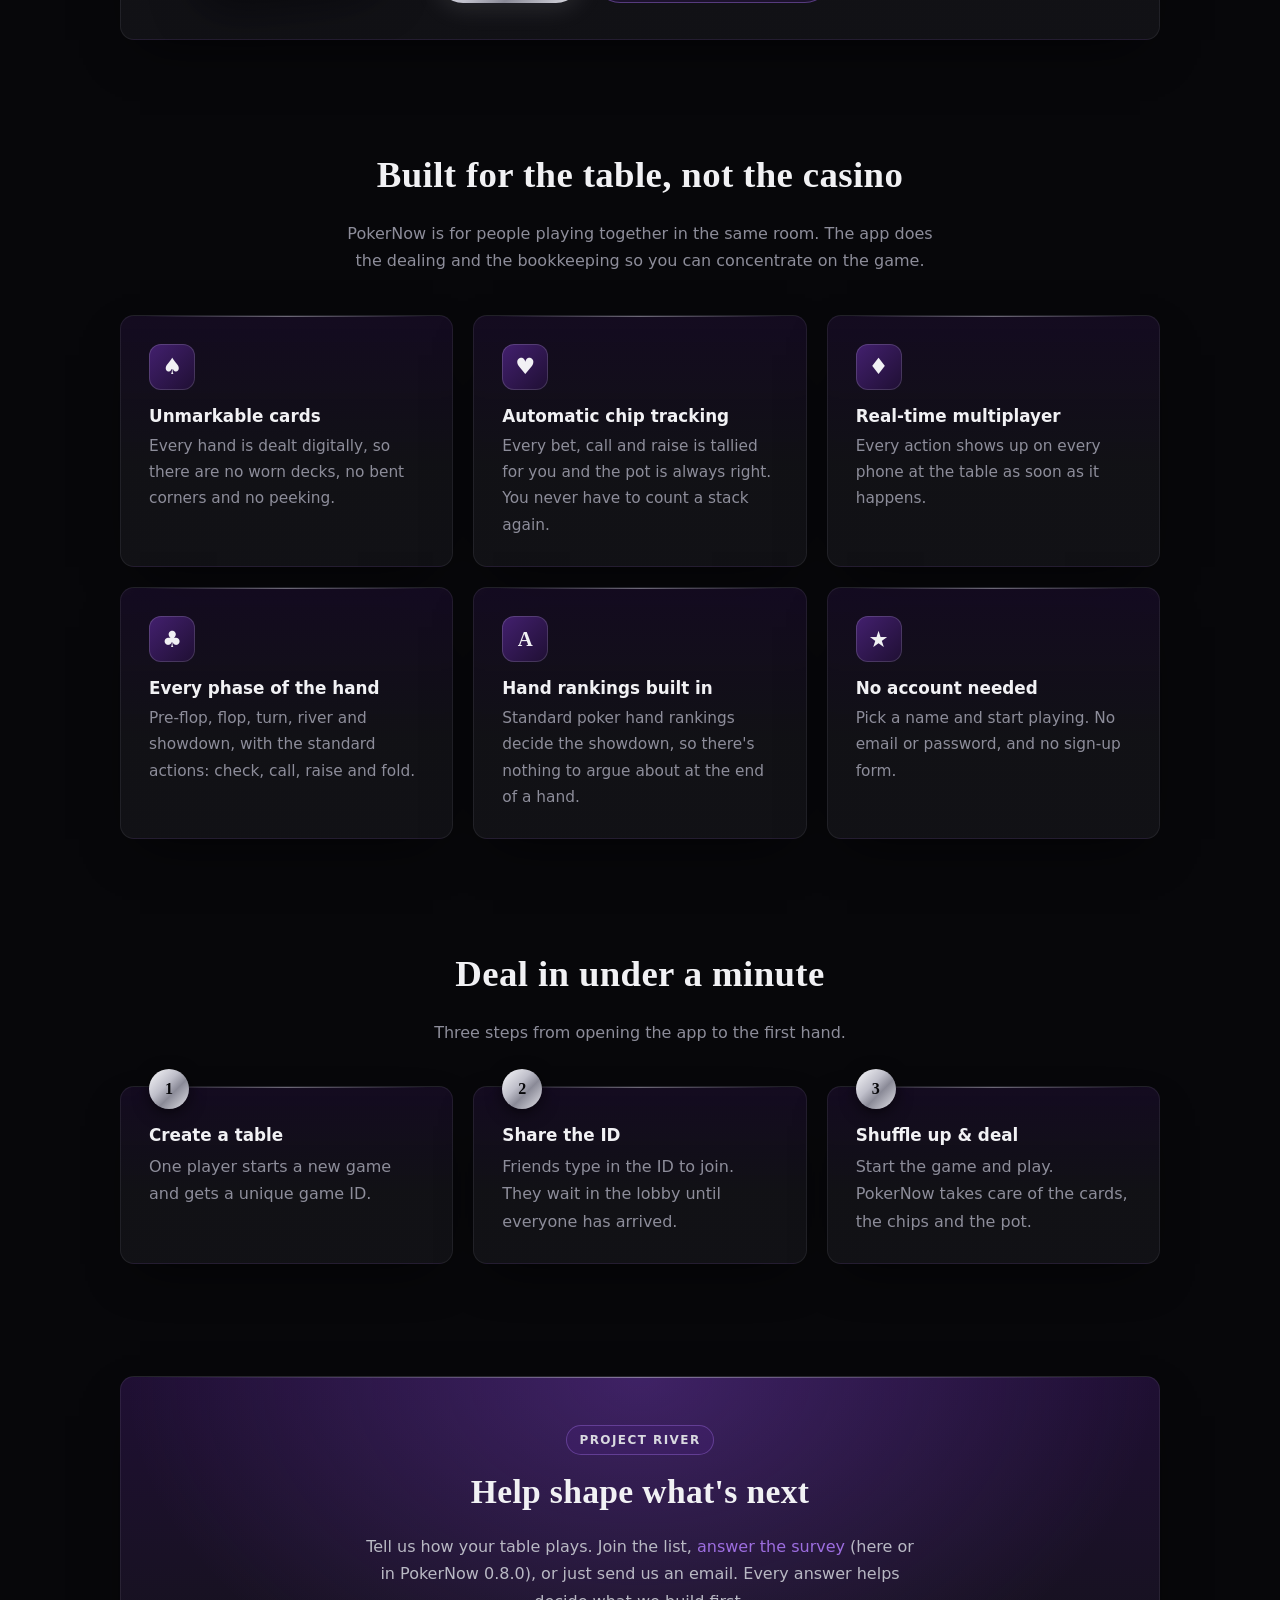
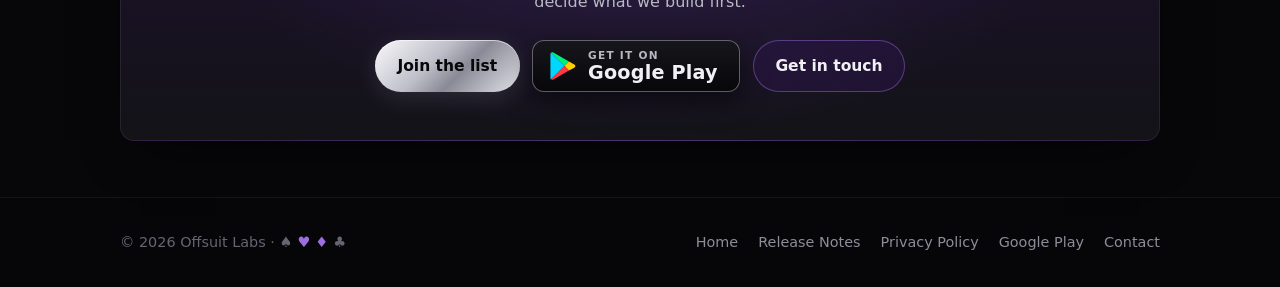
==== commit 38f42afe: "feat(survey): Promote survey with nav CTA and inline notice" ====
--- a/index.html
+++ b/index.html
@@ -30,6 +30,7 @@
                     <li><a href="/" aria-current="page">Home</a></li>
                     <li><a href="release-notes.html">Release Notes</a></li>
                     <li><a href="privacy-policy.html">Privacy</a></li>
+                    <li><a class="nav-cta" href="#survey">Survey</a></li>
                 </ul>
             </nav>
         </div>
@@ -50,6 +51,17 @@
                         <h2 id="maintenance-title">PokerNow is under maintenance</h2>
                         <p>Our game servers are currently down, so you can't create or join tables right now. Offsuit Labs is rebuilding the app from scratch, and the new version is coming soon. <a href="#project">See what we're working on</a>.</p>
                         <p>Thanks for your patience. For updates or questions, email <a href="mailto:support@offsuitlabs.com">support@offsuitlabs.com</a>.</p>
+
+                        <!-- The link defaults to English; the script below switches it to the visitor's language. -->
+                        <div class="notice-survey" id="survey" role="region" aria-labelledby="survey-title">
+                            <span class="badge plain">2 minutes &middot; anonymous</span>
+                            <h3 id="survey-title">While we rebuild: tell us how your table plays</h3>
+                            <p>A few quick questions about your last game night and what got in the way. Your answers decide what Project River does first. No sign-in, no email collected; leave a contact only if you want to hear when testing starts.</p>
+                            <div class="notice-actions">
+                                <a class="btn btn-primary" id="survey-link" target="_blank" rel="noopener" href="https://docs.google.com/forms/d/e/1FAIpQLSfDsXILRaVl5KHkvlzZG5U3UdsZFVR-wxslq1rde0WbQ9AN3g/viewform?usp=pp_url&amp;entry.2136118585=Website">Take the survey</a>
+                            </div>
+                            <p class="survey-langs" id="survey-langs"></p>
+                        </div>
                     </div>
                 </div>
             </div>
@@ -104,21 +116,6 @@
             </div>
         </section>
 
-        <!-- Filled from survey-config.json (exported by the survey's Apps Script); stays hidden if it can't load. -->
-        <section class="section" id="survey" aria-labelledby="survey-title" hidden>
-            <div class="container">
-                <div class="card cta">
-                    <span class="badge plain">2 minutes &middot; anonymous</span>
-                    <h2 id="survey-title" style="margin-top: 1rem;">Tell us how your table plays</h2>
-                    <p>A few quick questions about your last game night and what got in the way. Your answers decide what Project River does first. No sign-in, no email collected; leave a contact only if you want to hear when testing starts.</p>
-                    <div class="hero-actions">
-                        <a class="btn btn-primary" id="survey-link" href="#survey">Take the survey</a>
-                    </div>
-                    <p class="survey-langs" id="survey-langs"></p>
-                </div>
-            </div>
-        </section>
-
         <section class="section">
             <div class="container">
                 <div class="section-head">
@@ -215,7 +212,8 @@
         </div>
     </footer>
     <script>
-        // Point the survey button at the form in the visitor's language (falls back to English).
+        // Point the survey button at the form in the visitor's language and list the others.
+        // If the config can't load, the button keeps its English link.
         (function () {
             var names = { en: 'English', pt: 'Português', es: 'Español', fr: 'Français', ar: 'العربية', ru: 'Русский', zh: '中文' };
             fetch('survey-config.json', { cache: 'no-cache' })
@@ -234,12 +232,13 @@
                     langs.filter(function (l) { return l !== lang; }).forEach(function (l, i) {
                         var a = document.createElement('a');
                         a.href = forms[l].websiteUrl;
+                        a.target = '_blank';
+                        a.rel = 'noopener';
                         a.lang = l;
                         a.textContent = names[l] || l;
                         if (i) others.append(' \u00b7 ');
                         others.append(a);
                     });
-                    document.getElementById('survey').hidden = false;
                 })
                 .catch(function () {});
         })();
--- a/assets/css/style.css
+++ b/assets/css/style.css
@@ -197,6 +197,19 @@
     box-shadow: inset 0 0 0 1px rgba(157, 110, 224, 0.35);
 }
 
+/* The survey is the one thing we want visitors to do right now. */
+.nav a.nav-cta {
+    color: var(--black);
+    background: var(--silver-gradient);
+    font-weight: 600;
+    box-shadow: inset 0 1px 0 rgba(255, 255, 255, 0.6);
+}
+
+.nav a.nav-cta:hover {
+    color: var(--black);
+    box-shadow: 0 4px 16px rgba(217, 217, 224, 0.2), inset 0 1px 0 rgba(255, 255, 255, 0.6);
+}
+
 /* ---------- Badges / buttons ---------- */
 
 .badge {
@@ -502,6 +515,28 @@
     text-decoration: underline;
     text-decoration-color: var(--purple-400);
     text-underline-offset: 3px;
+}
+
+/* the survey is the "live" part of the notice, level with the glowing gear on the rail */
+.notice-survey {
+    margin-top: 1.5rem;
+    padding-top: 1.5rem;
+    border-top: 1px solid rgba(185, 185, 196, 0.1);
+}
+
+.notice-survey h3 {
+    margin: 0.9rem 0 0.4rem;
+    font-size: 1.2rem;
+    color: var(--silver-100);
+}
+
+.notice-actions {
+    margin-top: 1.1rem;
+}
+
+.notice .btn {
+    color: var(--black);
+    text-decoration: none;
 }
 
 @keyframes flicker {
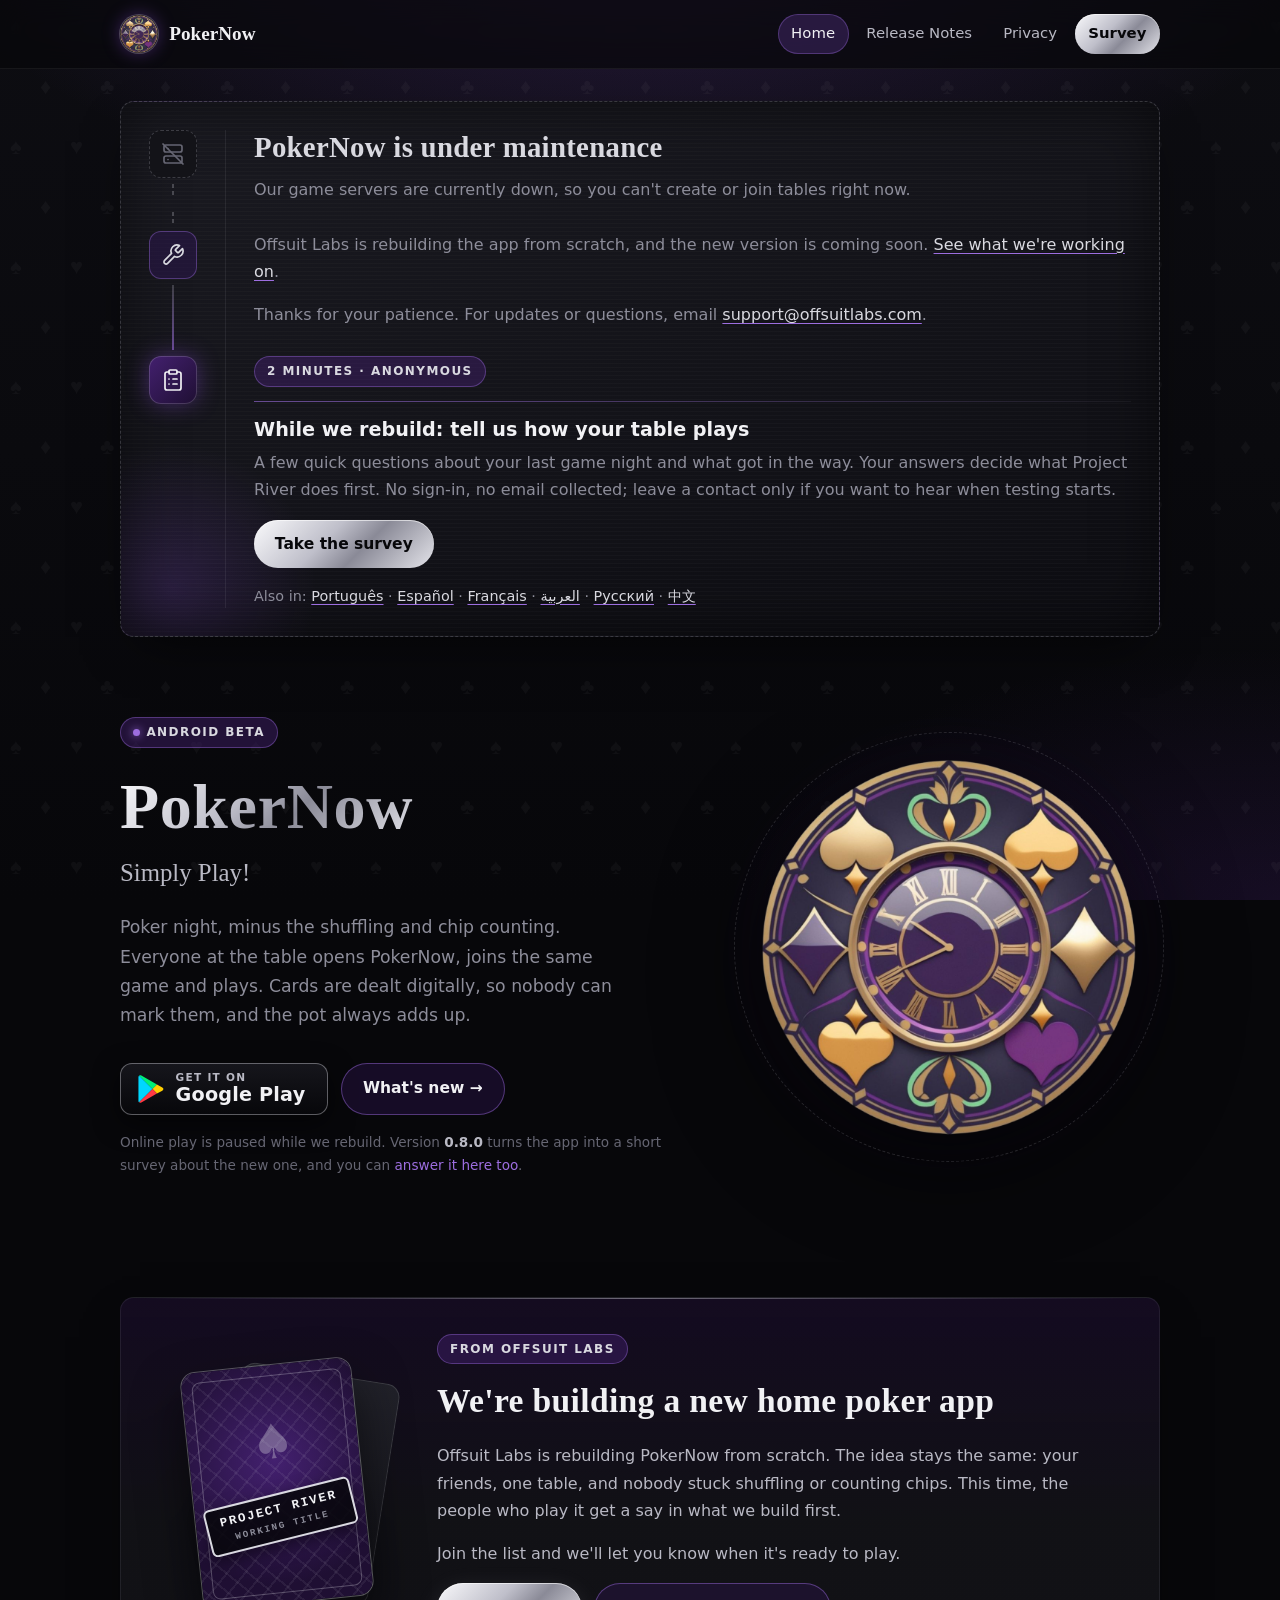
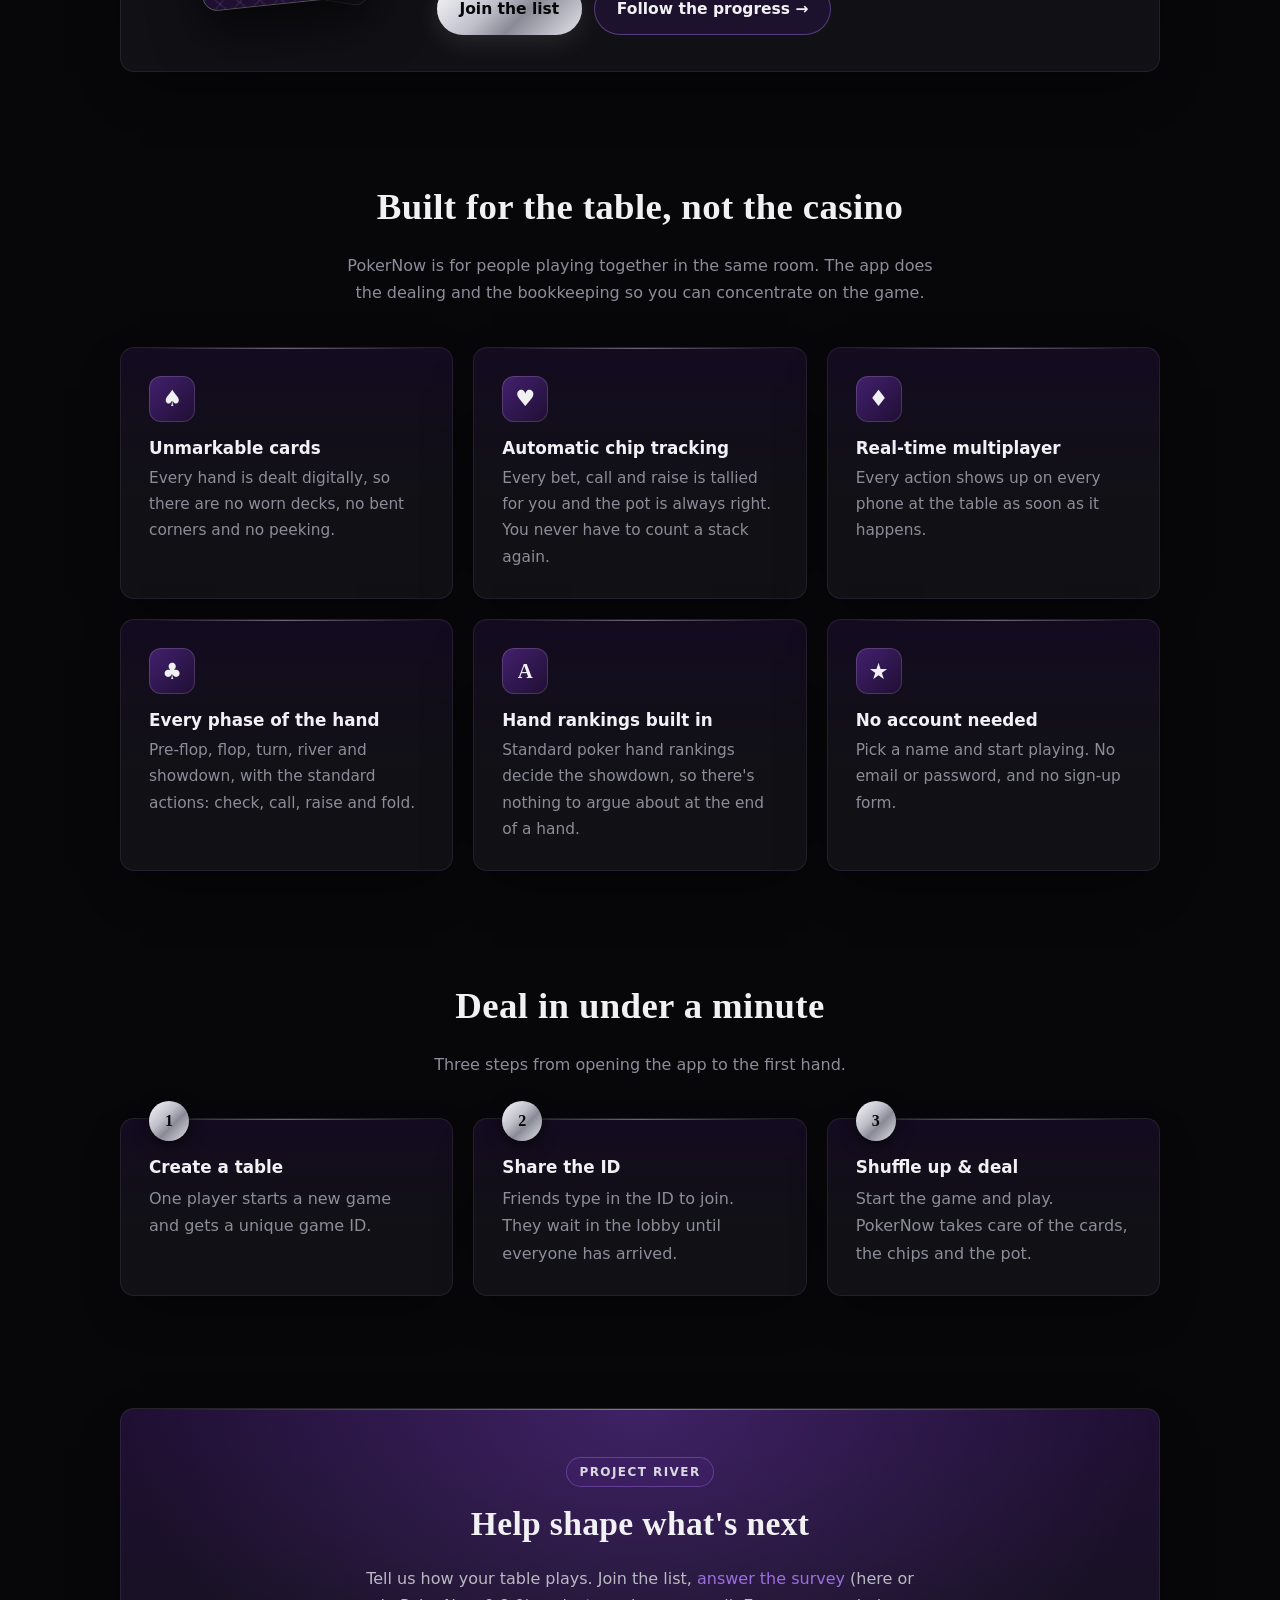
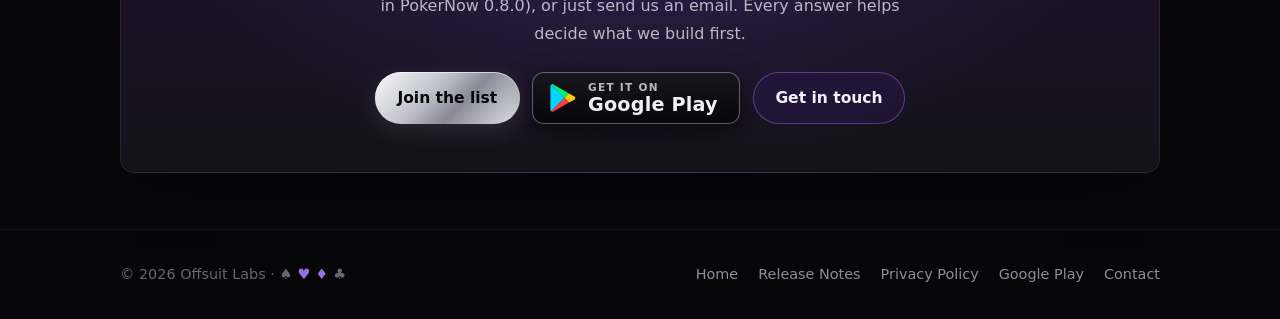
==== commit 6f7fae8f: "refactor(notice): Split maintenance card into steps" ====
--- a/index.html
+++ b/index.html
@@ -39,27 +39,43 @@
     <main id="main">
         <section class="maintenance" aria-labelledby="maintenance-title">
             <div class="container">
-                <div class="card notice" role="status">
-                    <div class="notice-rail" aria-hidden="true">
-                        <span class="rail-icon dead"><svg viewBox="0 0 24 24" width="24" height="24" fill="none" stroke="currentColor" stroke-width="1.7" stroke-linecap="round" stroke-linejoin="round"><rect x="3" y="3" width="18" height="7" rx="2"/><rect x="3" y="14" width="18" height="7" rx="2"/><path d="M7 6.5h.01M7 17.5h.01"/><path d="M2 2l20 20"/></svg></span>
-                        <span class="rail-link broken"></span>
-                        <span class="rail-icon dead"><svg viewBox="0 0 24 24" width="24" height="24" fill="none" stroke="currentColor" stroke-width="1.7" stroke-linecap="round" stroke-linejoin="round"><path d="m19 5 3-3"/><path d="m2 22 3-3"/><path d="M6.3 20.3a2.4 2.4 0 0 0 3.4 0L12 18l-6-6-2.3 2.3a2.4 2.4 0 0 0 0 3.4Z"/><path d="M7.5 13.5 10 11"/><path d="M10.5 16.5 13 14"/><path d="m12 6 6 6 2.3-2.3a2.4 2.4 0 0 0 0-3.4l-2.6-2.6a2.4 2.4 0 0 0-3.4 0Z"/></svg></span>
-                        <span class="rail-link"></span>
-                        <span class="rail-icon live"><svg viewBox="0 0 24 24" width="24" height="24" fill="none" stroke="currentColor" stroke-width="1.7" stroke-linecap="round" stroke-linejoin="round"><circle cx="12" cy="12" r="3"/><path d="M19.4 15a1.65 1.65 0 0 0 .33 1.82l.06.06a2 2 0 1 1-2.83 2.83l-.06-.06a1.65 1.65 0 0 0-1.82-.33 1.65 1.65 0 0 0-1 1.51V21a2 2 0 1 1-4 0v-.09A1.65 1.65 0 0 0 9 19.4a1.65 1.65 0 0 0-1.82.33l-.06.06a2 2 0 1 1-2.83-2.83l.06-.06A1.65 1.65 0 0 0 4.68 15a1.65 1.65 0 0 0-1.51-1H3a2 2 0 1 1 0-4h.09A1.65 1.65 0 0 0 4.6 9a1.65 1.65 0 0 0-.33-1.82l-.06-.06a2 2 0 1 1 2.83-2.83l.06.06A1.65 1.65 0 0 0 9 4.68a1.65 1.65 0 0 0 1-1.51V3a2 2 0 1 1 4 0v.09a1.65 1.65 0 0 0 1 1.51 1.65 1.65 0 0 0 1.82-.33l.06-.06a2 2 0 1 1 2.83 2.83l-.06.06A1.65 1.65 0 0 0 19.4 9a1.65 1.65 0 0 0 1.51 1H21a2 2 0 1 1 0 4h-.09a1.65 1.65 0 0 0-1.51 1z"/></svg></span>
-                    </div>
-                    <div class="notice-body">
-                        <h2 id="maintenance-title">PokerNow is under maintenance</h2>
-                        <p>Our game servers are currently down, so you can't create or join tables right now. Offsuit Labs is rebuilding the app from scratch, and the new version is coming soon. <a href="#project">See what we're working on</a>.</p>
-                        <p>Thanks for your patience. For updates or questions, email <a href="mailto:support@offsuitlabs.com">support@offsuitlabs.com</a>.</p>
-
-                        <!-- The link defaults to English; the script below switches it to the visitor's language. -->
-                        <div class="notice-survey" id="survey" role="region" aria-labelledby="survey-title">
+                <!-- Three stops on the rail: servers down, rebuilding, survey. -->
+                <div class="card notice">
+                    <div class="notice-step">
+                        <div class="notice-rail" aria-hidden="true">
+                            <span class="rail-icon dead"><svg viewBox="0 0 24 24" width="24" height="24" fill="none" stroke="currentColor" stroke-width="1.7" stroke-linecap="round" stroke-linejoin="round"><rect x="3" y="3" width="18" height="7" rx="2"/><rect x="3" y="14" width="18" height="7" rx="2"/><path d="M7 6.5h.01M7 17.5h.01"/><path d="M2 2l20 20"/></svg></span>
+                            <span class="rail-link broken"></span>
+                        </div>
+                        <div class="notice-text" role="status">
+                            <h2 id="maintenance-title">PokerNow is under maintenance</h2>
+                            <p>Our game servers are currently down, so you can't create or join tables right now.</p>
+                        </div>
+                    </div>
+
+                    <div class="notice-step">
+                        <div class="notice-rail" aria-hidden="true">
+                            <span class="rail-icon work"><svg viewBox="0 0 24 24" width="24" height="24" fill="none" stroke="currentColor" stroke-width="1.7" stroke-linecap="round" stroke-linejoin="round"><path d="M14.7 6.3a1 1 0 0 0 0 1.4l1.6 1.6a1 1 0 0 0 1.4 0l3.77-3.77a6 6 0 0 1-7.94 7.94l-6.91 6.91a2.12 2.12 0 0 1-3-3l6.91-6.91a6 6 0 0 1 7.94-7.94l-3.76 3.76z"/></svg></span>
+                            <span class="rail-link"></span>
+                        </div>
+                        <div class="notice-text">
+                            <p>Offsuit Labs is rebuilding the app from scratch, and the new version is coming soon. <a href="#project">See what we're working on</a>.</p>
+                            <p>Thanks for your patience. For updates or questions, email <a href="mailto:support@offsuitlabs.com">support@offsuitlabs.com</a>.</p>
+                        </div>
+                    </div>
+
+                    <!-- The link defaults to English; the script below switches it to the visitor's language. -->
+                    <div class="notice-step notice-survey" id="survey" role="region" aria-labelledby="survey-title">
+                        <div class="notice-rail" aria-hidden="true">
+                            <span class="rail-icon live"><svg viewBox="0 0 24 24" width="24" height="24" fill="none" stroke="currentColor" stroke-width="1.7" stroke-linecap="round" stroke-linejoin="round"><rect x="8" y="2" width="8" height="4" rx="1"/><path d="M16 4h2a2 2 0 0 1 2 2v14a2 2 0 0 1-2 2H6a2 2 0 0 1-2-2V6a2 2 0 0 1 2-2h2"/><path d="M12 11h4M12 16h4M8 11h.01M8 16h.01"/></svg></span>
+                        </div>
+                        <div class="notice-text">
                             <span class="badge plain">2 minutes &middot; anonymous</span>
+                            <hr class="survey-rule">
                             <h3 id="survey-title">While we rebuild: tell us how your table plays</h3>
                             <p>A few quick questions about your last game night and what got in the way. Your answers decide what Project River does first. No sign-in, no email collected; leave a contact only if you want to hear when testing starts.</p>
-                            <div class="notice-actions">
-                                <a class="btn btn-primary" id="survey-link" target="_blank" rel="noopener" href="https://docs.google.com/forms/d/e/1FAIpQLSfDsXILRaVl5KHkvlzZG5U3UdsZFVR-wxslq1rde0WbQ9AN3g/viewform?usp=pp_url&amp;entry.2136118585=Website">Take the survey</a>
-                            </div>
+                            <p class="notice-actions">
+                                <a class="nav-cta survey-cta" id="survey-link" target="_blank" rel="noopener" href="https://docs.google.com/forms/d/e/1FAIpQLSfDsXILRaVl5KHkvlzZG5U3UdsZFVR-wxslq1rde0WbQ9AN3g/viewform?usp=pp_url&amp;entry.2136118585=Website">Take the survey</a>
+                            </p>
                             <p class="survey-langs" id="survey-langs"></p>
                         </div>
                     </div>
--- a/assets/css/style.css
+++ b/assets/css/style.css
@@ -197,15 +197,17 @@
     box-shadow: inset 0 0 0 1px rgba(157, 110, 224, 0.35);
 }
 
-/* The survey is the one thing we want visitors to do right now. */
-.nav a.nav-cta {
+/* The survey is the one thing we want visitors to do right now: same button in the header and the notice. */
+.nav a.nav-cta,
+a.survey-cta {
     color: var(--black);
     background: var(--silver-gradient);
     font-weight: 600;
     box-shadow: inset 0 1px 0 rgba(255, 255, 255, 0.6);
 }
 
-.nav a.nav-cta:hover {
+.nav a.nav-cta:hover,
+a.survey-cta:hover {
     color: var(--black);
     box-shadow: 0 4px 16px rgba(217, 217, 224, 0.2), inset 0 1px 0 rgba(255, 255, 255, 0.6);
 }
@@ -427,10 +429,6 @@
 
 /* the whole card reads as "powered down": dim, unplugged, scanlines */
 .notice {
-    display: grid;
-    grid-template-columns: auto 1fr;
-    gap: 1.75rem;
-    align-items: stretch;
     border: 1px dashed rgba(185, 185, 196, 0.22);
     background:
         radial-gradient(circle at 3.2rem calc(100% - 3rem), rgba(122, 69, 194, 0.22), transparent 9rem),
@@ -443,10 +441,32 @@
     display: none;
 }
 
+/* each part of the notice is a stop on the rail: servers down -> rebuilding -> survey */
+.notice-step {
+    display: grid;
+    grid-template-columns: auto 1fr;
+    column-gap: 1.75rem;
+}
+
 .notice-rail {
     display: flex;
     flex-direction: column;
     align-items: center;
+}
+
+.notice-text {
+    min-height: 48px;
+    padding-left: 1.75rem;
+    padding-bottom: 1.75rem;
+    border-left: 1px solid rgba(185, 185, 196, 0.1);
+}
+
+.notice-step:last-child .notice-text {
+    padding-bottom: 0;
+}
+
+.notice-text > :last-child {
+    margin-bottom: 0;
 }
 
 .rail-icon {
@@ -458,24 +478,33 @@
     border-radius: 12px;
 }
 
+/* servers: dead, flickering */
 .rail-icon.dead {
     color: var(--silver-500);
     background: var(--grey-900);
     border: 1px dashed rgba(185, 185, 196, 0.25);
 }
 
-.rail-icon.dead:first-child svg {
+.rail-icon.dead svg {
     animation: flicker 6s steps(1, end) infinite;
 }
 
+/* rebuild: powered, being worked on */
+.rail-icon.work {
+    color: var(--silver-200);
+    background: rgba(45, 22, 80, 0.5);
+    border: 1px solid rgba(157, 110, 224, 0.4);
+}
+
+.rail-icon.work svg {
+    animation: tinker 4s ease-in-out infinite;
+}
+
+/* survey: the live part, glowing */
 .rail-icon.live {
     color: var(--silver-100);
     background: linear-gradient(135deg, var(--purple-700), var(--purple-900));
     box-shadow: inset 0 0 0 1px rgba(217, 217, 224, 0.2), 0 0 22px rgba(122, 69, 194, 0.45);
-}
-
-.rail-icon.live svg {
-    animation: spin 12s linear infinite;
 }
 
 .rail-link {
@@ -494,12 +523,6 @@
     mask: repeating-linear-gradient(180deg, #000 0 4px, transparent 4px 7px);
 }
 
-.notice-body {
-    align-self: center;
-    padding-left: 1.75rem;
-    border-left: 1px solid rgba(185, 185, 196, 0.1);
-}
-
 .notice h2 {
     font-size: clamp(1.4rem, 3vw, 1.8rem);
     color: var(--silver-200);
@@ -517,26 +540,36 @@
     text-underline-offset: 3px;
 }
 
-/* the survey is the "live" part of the notice, level with the glowing gear on the rail */
-.notice-survey {
-    margin-top: 1.5rem;
-    padding-top: 1.5rem;
-    border-top: 1px solid rgba(185, 185, 196, 0.1);
+/* explicit break between the "2 minutes · anonymous" label and the survey copy */
+.survey-rule {
+    height: 1px;
+    margin: 0.9rem 0 1rem;
+    border: 0;
+    background: linear-gradient(90deg, rgba(157, 110, 224, 0.6), rgba(185, 185, 196, 0.06));
 }
 
 .notice-survey h3 {
-    margin: 0.9rem 0 0.4rem;
+    margin-bottom: 0.4rem;
     font-size: 1.2rem;
-    color: var(--silver-100);
 }
 
 .notice-actions {
-    margin-top: 1.1rem;
-}
-
-.notice .btn {
+    margin: 1.1rem 0 0;
+}
+
+.notice a.survey-cta {
+    display: inline-block;
+    border-radius: 999px;
+    padding: 0.65rem 1.3rem;
+    font-size: 0.97rem;
     color: var(--black);
     text-decoration: none;
+}
+
+@keyframes tinker {
+    0%, 70%, 100% { transform: rotate(0deg); }
+    78% { transform: rotate(-14deg); }
+    86% { transform: rotate(8deg); }
 }
 
 @keyframes flicker {
@@ -1293,8 +1326,8 @@
         padding: 1.4rem;
     }
 
-    .notice {
-        gap: 1rem;
+    .notice-step {
+        column-gap: 1rem;
     }
 
     .project {
@@ -1306,7 +1339,7 @@
         gap: 0.2rem;
     }
 
-    .notice-body {
+    .notice-text {
         padding-left: 1rem;
     }
 
